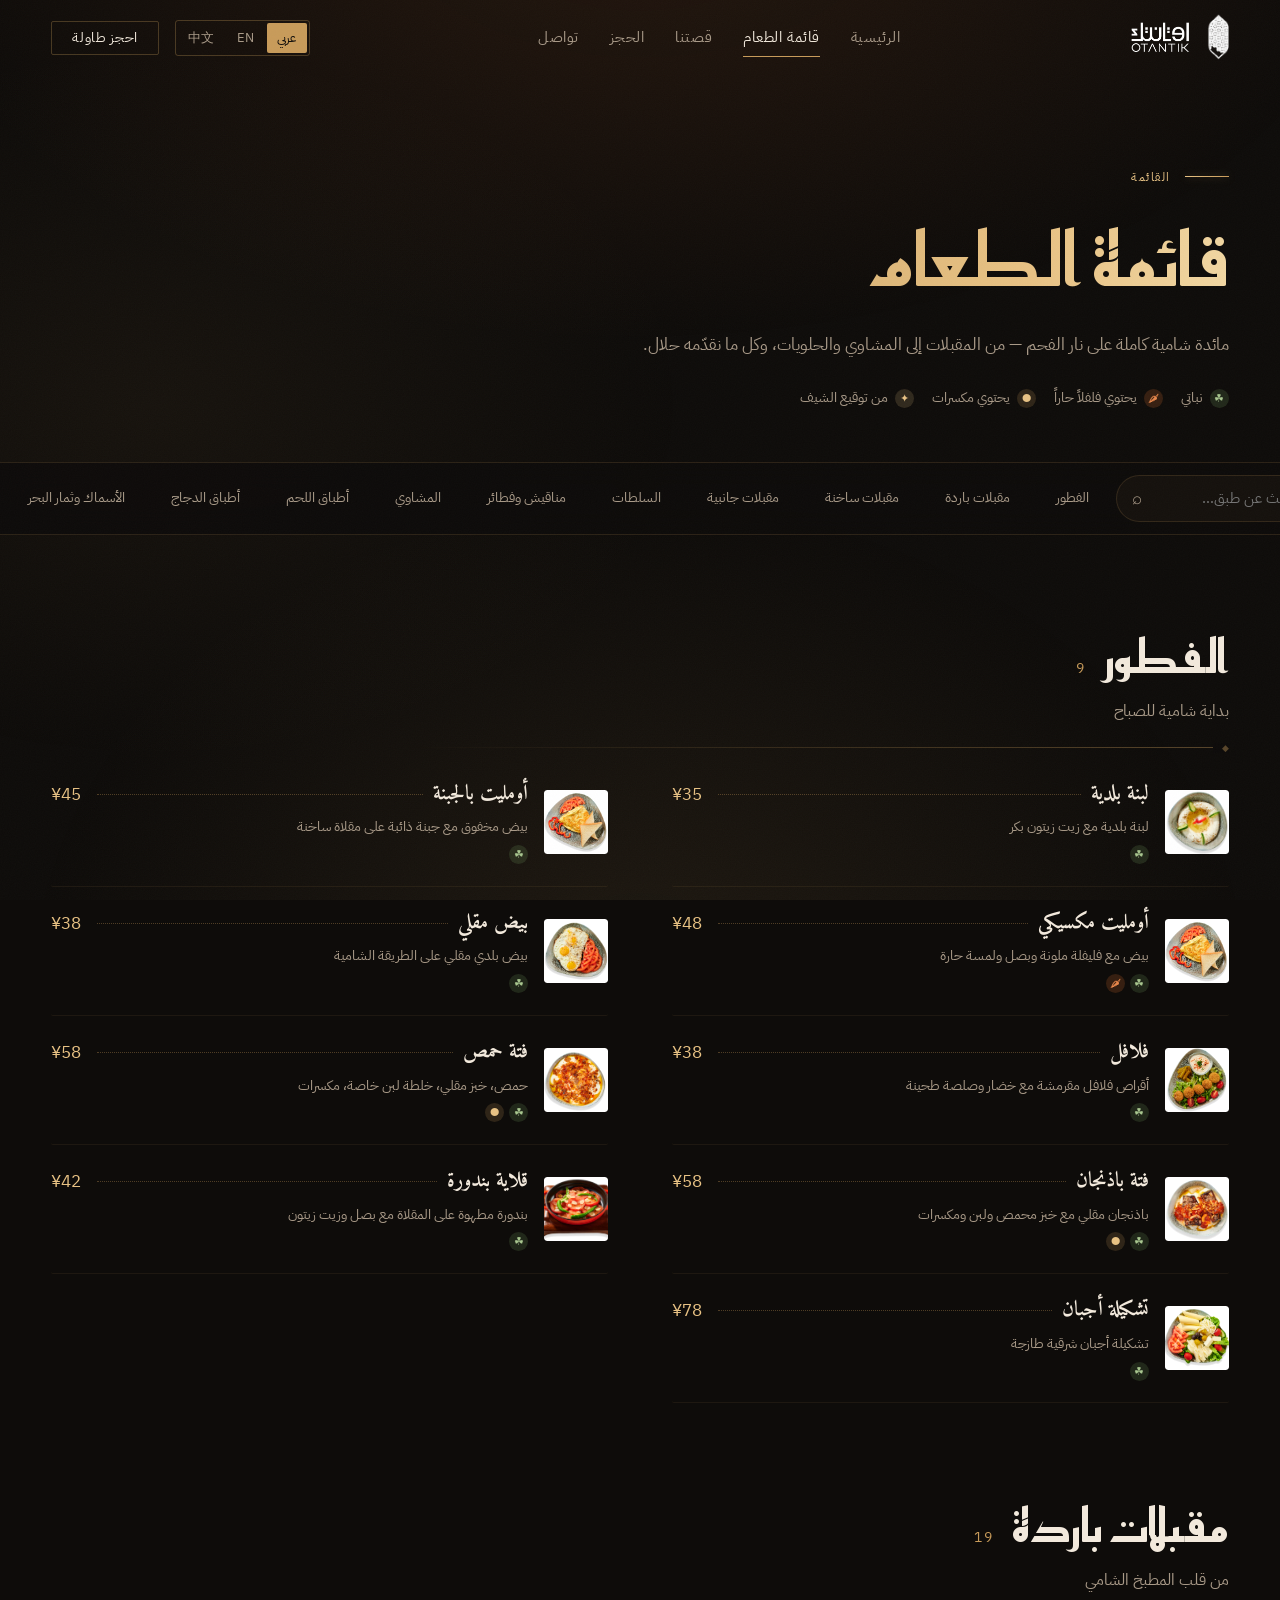
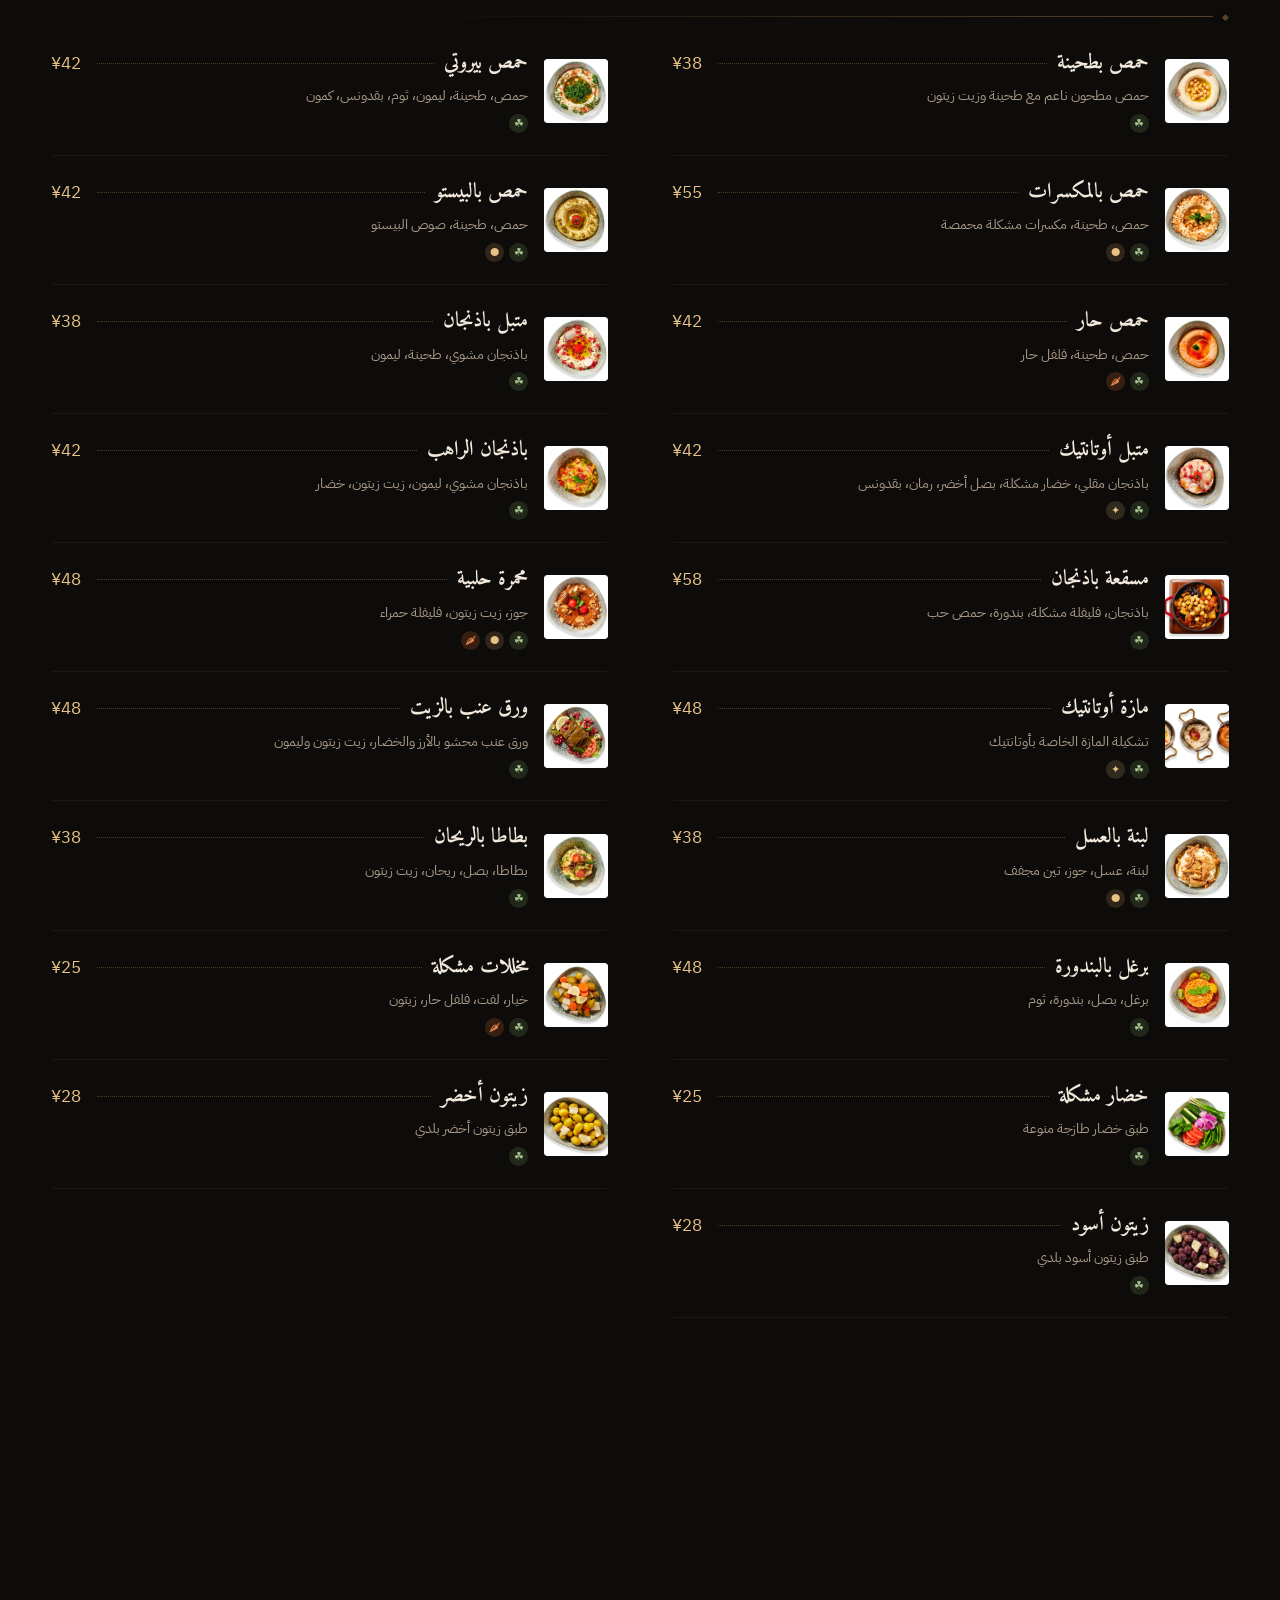
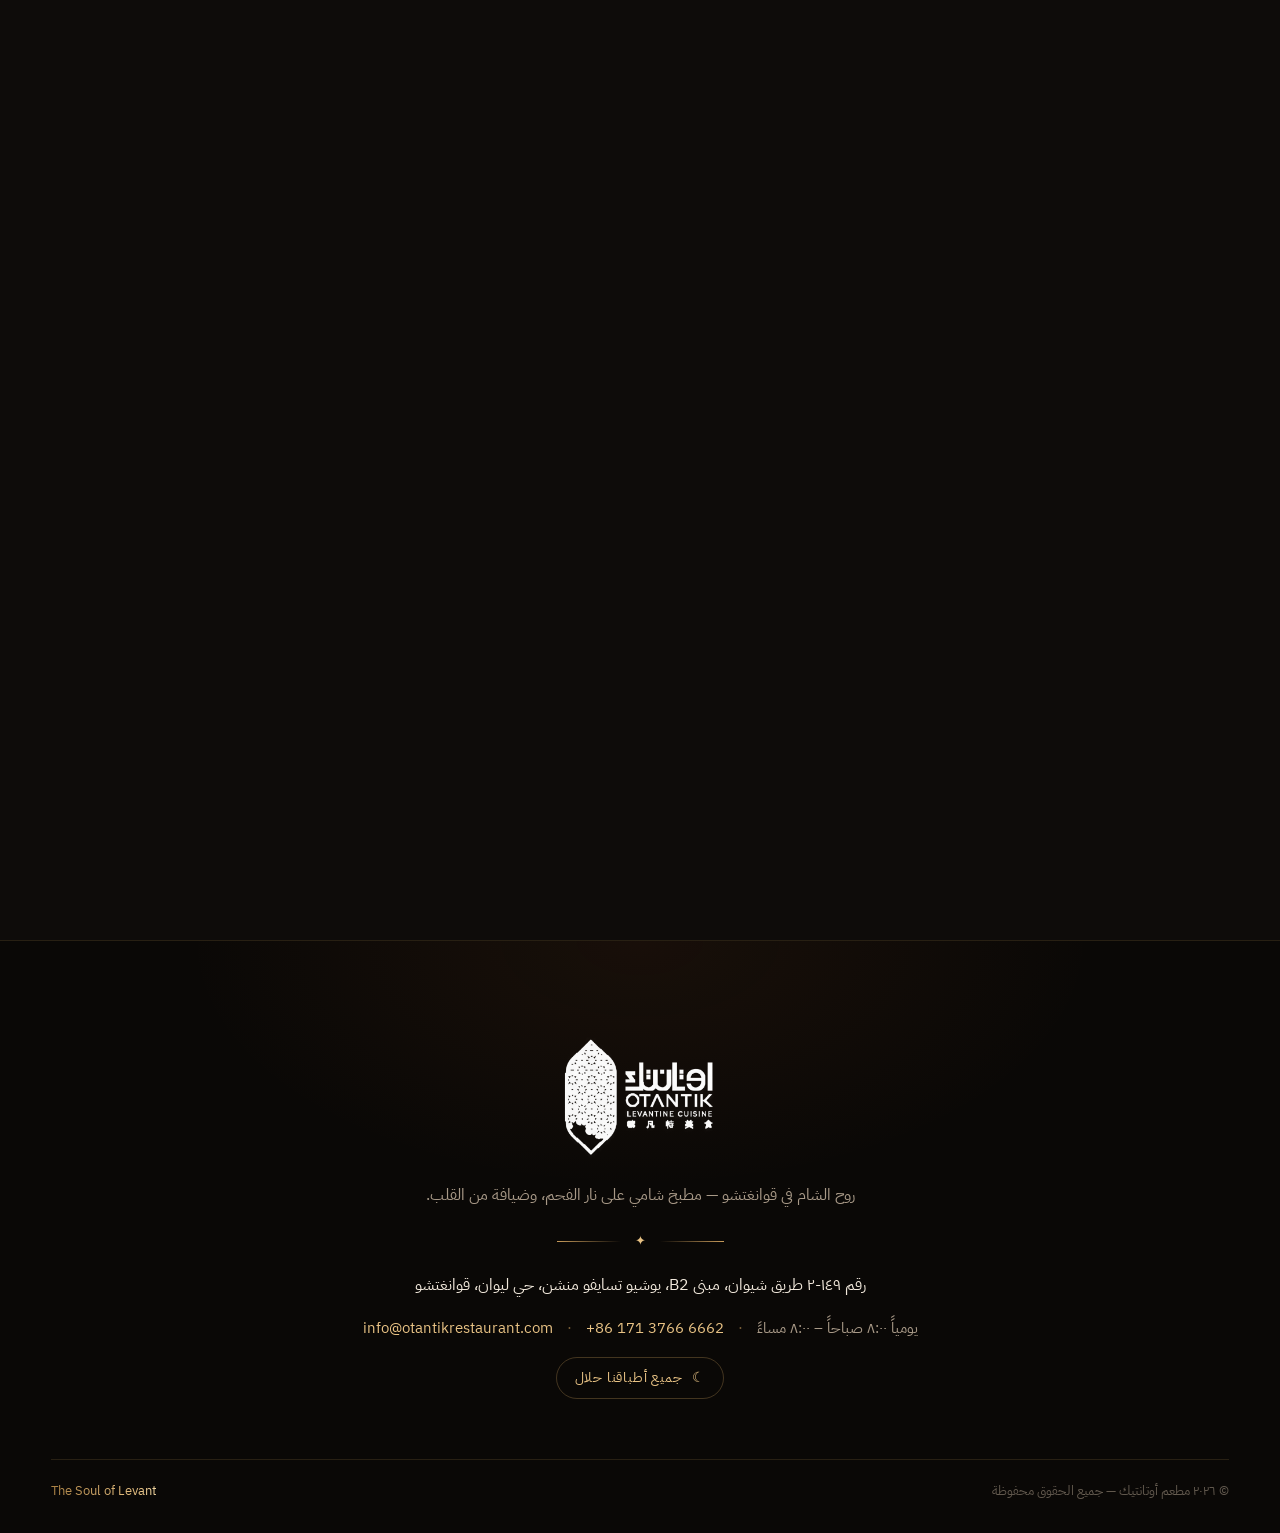
==== menu.html @ a54b8e9d "Initial commit: Otantik cinematic restaurant website Trilingual (Arabic-first RTL / EN / ZH) showcas" ====
<!DOCTYPE html>
<html lang="ar" dir="rtl">
<head>
<meta charset="UTF-8">
<meta name="viewport" content="width=device-width, initial-scale=1.0">
<title>قائمة الطعام — Otantik · The Soul of Levant</title>
<meta name="description" content="قائمة مطعم أوتانتيك — ١٨٣ طبقاً شامياً حلالاً في قوانغتشو. The full Otantik menu — 183 halal Levantine dishes.">
<meta property="og:title" content="The Menu — Otantik · Guangzhou">
<meta property="og:image" content="assets/img/poster-mezze.jpg">
<link rel="icon" type="image/png" href="assets/img/logo-mark.png">
<link rel="stylesheet" href="css/fonts.css">
<link rel="stylesheet" href="css/main.css">
</head>
<body data-page="menu">

<div id="progress"></div>

<header class="site-header scrolled">
  <div class="header-inner">
    <a class="brand" href="index.html" aria-label="Otantik">
      <img class="mark" src="assets/img/logo-mark.png" alt="">
      <img class="word" src="assets/img/logo.png" alt="Otantik Restaurant">
    </a>
    <nav class="main-nav" aria-label="Main">
      <a href="index.html" data-i18n="nav.home"></a>
      <a href="menu.html" class="active" data-i18n="nav.menu"></a>
      <a href="index.html#story" data-i18n="nav.story"></a>
      <a href="index.html#reserve" data-i18n="nav.reserve"></a>
      <a href="index.html#contact" data-i18n="nav.contact"></a>
    </nav>
    <div class="header-actions">
      <div class="lang-switch" role="group" aria-label="Language">
        <button data-lang="ar">عربي</button>
        <button data-lang="en">EN</button>
        <button data-lang="zh">中文</button>
      </div>
      <a class="btn btn-ghost btn-sm" href="index.html#reserve" data-i18n="cta.reserve"></a>
      <button class="burger" aria-label="Menu"><span></span><span></span><span></span></button>
    </div>
  </div>
</header>

<div class="mobile-nav">
  <button class="close-nav" aria-label="Close">✕</button>
  <a href="index.html" data-i18n="nav.home"></a>
  <a href="menu.html" data-i18n="nav.menu"></a>
  <a href="index.html#story" data-i18n="nav.story"></a>
  <a href="index.html#contact" data-i18n="nav.contact"></a>
  <a class="btn btn-solid" href="index.html#reserve" data-i18n="cta.reserve"></a>
</div>

<!-- ================= MENU HERO ================= -->
<section class="menu-hero">
  <div class="wrap">
    <p class="eyebrow" data-i18n="cats.eyebrow"></p>
    <h1 class="h1 gold-text" data-i18n="menu.title"></h1>
    <p class="lead" data-i18n="menu.sub"></p>
    <div class="menu-meta">
      <div class="legend">
        <span><span class="tag-ico tag-veg">☘</span><em data-i18n="legend.veg" style="font-style:normal"></em></span>
        <span><span class="tag-ico tag-spicy">🌶</span><em data-i18n="legend.spicy" style="font-style:normal"></em></span>
        <span><span class="tag-ico tag-nuts">●</span><em data-i18n="legend.nuts" style="font-style:normal"></em></span>
        <span><span class="tag-ico tag-sig">✦</span><em data-i18n="legend.sig" style="font-style:normal"></em></span>
      </div>
    </div>
  </div>
</section>

<!-- ================= CATEGORY RAIL ================= -->
<nav class="cat-rail" aria-label="Menu categories">
  <div class="rail-inner">
    <div class="menu-search">
      <input id="menu-search" type="search" data-i18n-ph="menu.search" data-i18n-aria="menu.search">
      <span class="s-ico">⌕</span>
    </div>
    <div class="chips" style="display:flex;gap:8px"></div>
  </div>
</nav>

<!-- ================= SECTIONS ================= -->
<main class="menu-body">
  <div id="menu-sections"></div>
  <p class="menu-empty" data-i18n="menu.empty"></p>
</main>

<!-- ================= LIGHTBOX ================= -->
<div class="lightbox" id="lightbox" role="dialog" aria-modal="true" aria-hidden="true">
  <div class="lb-card"></div>
</div>

<!-- ================= FOOTER ================= -->
<footer class="site-footer" id="contact">
  <div class="wrap foot-center">
    <img class="lockup" src="assets/img/logo-lockup.png" alt="Otantik — Levantine Cuisine">
    <p class="foot-tag" data-i18n="foot.tag"></p>
    <div class="foot-orn" aria-hidden="true"><span></span>✦<span></span></div>
    <p class="foot-addr" data-i18n="foot.addr"></p>
    <div class="foot-meta">
      <span data-i18n="foot.hours"></span>
      <span class="dot">·</span>
      <a href="tel:+8617137666662" dir="ltr">+86 171 3766 6662</a>
      <span class="dot">·</span>
      <a href="mailto:info@otantikrestaurant.com">info@otantikrestaurant.com</a>
    </div>
    <div class="halal-badge">☾ <span data-i18n="foot.halal"></span></div>
    <div class="footer-base">
      <span data-i18n="foot.rights"></span>
      <span class="gold-text" data-i18n="foot.soul"></span>
    </div>
  </div>
</footer>

<nav class="action-bar" aria-label="Quick actions">
  <div class="ab-inner">
    <a href="tel:+8617137666662">
      <svg viewBox="0 0 24 24" fill="none" stroke-width="1.8" stroke-linecap="round" stroke-linejoin="round" aria-hidden="true"><path d="M22 16.9v3a2 2 0 0 1-2.2 2 19.8 19.8 0 0 1-8.6-3.1 19.5 19.5 0 0 1-6-6A19.8 19.8 0 0 1 2.1 4.2 2 2 0 0 1 4.1 2h3a2 2 0 0 1 2 1.7c.1 1 .4 2 .7 2.9a2 2 0 0 1-.4 2.1L8.1 10a16 16 0 0 0 6 6l1.3-1.3a2 2 0 0 1 2.1-.4c.9.3 1.9.6 2.9.7a2 2 0 0 1 1.6 2z"/></svg>
      <span data-i18n="ab.call"></span>
    </a>
    <a class="ab-primary" href="index.html#reserve">
      <svg viewBox="0 0 24 24" fill="none" stroke-width="1.8" stroke-linecap="round" stroke-linejoin="round" aria-hidden="true"><rect x="3" y="4" width="18" height="18" rx="2"/><line x1="16" y1="2" x2="16" y2="6"/><line x1="8" y1="2" x2="8" y2="6"/><line x1="3" y1="10" x2="21" y2="10"/></svg>
      <span data-i18n="cta.reserve"></span>
    </a>
    <a class="on" href="menu.html">
      <svg viewBox="0 0 24 24" fill="none" stroke-width="1.8" stroke-linecap="round" stroke-linejoin="round" aria-hidden="true"><path d="M3 6h18"/><path d="M3 12h18"/><path d="M3 18h12"/></svg>
      <span data-i18n="nav.menu"></span>
    </a>
  </div>
</nav>

<script src="js/vendor/gsap.min.js"></script>
<script src="js/vendor/ScrollTrigger.min.js"></script>
<script src="js/vendor/lenis.min.js"></script>
<script src="js/menu-data.js"></script>
<script src="js/main.js"></script>
<script src="js/menu.js"></script>
</body>
</html>
---- css/fonts.css ----
/* arabic */
@font-face {
  font-family: 'Amiri';
  font-style: italic;
  font-weight: 400;
  font-display: swap;
  src: url(../assets/fonts/amiri-J7afnpd8CGxBHpUrhLQY66NL.woff2) format('woff2');
  unicode-range: U+0600-06FF, U+0750-077F, U+0870-088E, U+0890-0891, U+0897-08E1, U+08E3-08FF, U+200C-200E, U+2010-2011, U+204F, U+2E41, U+FB50-FDFF, U+FE70-FE74, U+FE76-FEFC, U+102E0-102FB, U+10E60-10E7E, U+10EC2-10EC4, U+10EFC-10EFF, U+1EE00-1EE03, U+1EE05-1EE1F, U+1EE21-1EE22, U+1EE24, U+1EE27, U+1EE29-1EE32, U+1EE34-1EE37, U+1EE39, U+1EE3B, U+1EE42, U+1EE47, U+1EE49, U+1EE4B, U+1EE4D-1EE4F, U+1EE51-1EE52, U+1EE54, U+1EE57, U+1EE59, U+1EE5B, U+1EE5D, U+1EE5F, U+1EE61-1EE62, U+1EE64, U+1EE67-1EE6A, U+1EE6C-1EE72, U+1EE74-1EE77, U+1EE79-1EE7C, U+1EE7E, U+1EE80-1EE89, U+1EE8B-1EE9B, U+1EEA1-1EEA3, U+1EEA5-1EEA9, U+1EEAB-1EEBB, U+1EEF0-1EEF1;
}
/* latin-ext */
@font-face {
  font-family: 'Amiri';
  font-style: italic;
  font-weight: 400;
  font-display: swap;
  src: url(../assets/fonts/amiri-J7afnpd8CGxBHpUrhL8Y66NL.woff2) format('woff2');
  unicode-range: U+0100-02BA, U+02BD-02C5, U+02C7-02CC, U+02CE-02D7, U+02DD-02FF, U+0304, U+0308, U+0329, U+1D00-1DBF, U+1E00-1E9F, U+1EF2-1EFF, U+2020, U+20A0-20AB, U+20AD-20C0, U+2113, U+2C60-2C7F, U+A720-A7FF;
}
/* latin */
@font-face {
  font-family: 'Amiri';
  font-style: italic;
  font-weight: 400;
  font-display: swap;
  src: url(../assets/fonts/amiri-J7afnpd8CGxBHpUrhLEY6w.woff2) format('woff2');
  unicode-range: U+0000-00FF, U+0131, U+0152-0153, U+02BB-02BC, U+02C6, U+02DA, U+02DC, U+0304, U+0308, U+0329, U+2000-206F, U+20AC, U+2122, U+2191, U+2193, U+2212, U+2215, U+FEFF, U+FFFD;
}
/* arabic */
@font-face {
  font-family: 'Amiri';
  font-style: normal;
  font-weight: 400;
  font-display: swap;
  src: url(../assets/fonts/amiri-J7aRnpd8CGxBHpUrtLMA7w.woff2) format('woff2');
  unicode-range: U+0600-06FF, U+0750-077F, U+0870-088E, U+0890-0891, U+0897-08E1, U+08E3-08FF, U+200C-200E, U+2010-2011, U+204F, U+2E41, U+FB50-FDFF, U+FE70-FE74, U+FE76-FEFC, U+102E0-102FB, U+10E60-10E7E, U+10EC2-10EC4, U+10EFC-10EFF, U+1EE00-1EE03, U+1EE05-1EE1F, U+1EE21-1EE22, U+1EE24, U+1EE27, U+1EE29-1EE32, U+1EE34-1EE37, U+1EE39, U+1EE3B, U+1EE42, U+1EE47, U+1EE49, U+1EE4B, U+1EE4D-1EE4F, U+1EE51-1EE52, U+1EE54, U+1EE57, U+1EE59, U+1EE5B, U+1EE5D, U+1EE5F, U+1EE61-1EE62, U+1EE64, U+1EE67-1EE6A, U+1EE6C-1EE72, U+1EE74-1EE77, U+1EE79-1EE7C, U+1EE7E, U+1EE80-1EE89, U+1EE8B-1EE9B, U+1EEA1-1EEA3, U+1EEA5-1EEA9, U+1EEAB-1EEBB, U+1EEF0-1EEF1;
}
/* latin-ext */
@font-face {
  font-family: 'Amiri';
  font-style: normal;
  font-weight: 400;
  font-display: swap;
  src: url(../assets/fonts/amiri-J7aRnpd8CGxBHpUgtLMA7w.woff2) format('woff2');
  unicode-range: U+0100-02BA, U+02BD-02C5, U+02C7-02CC, U+02CE-02D7, U+02DD-02FF, U+0304, U+0308, U+0329, U+1D00-1DBF, U+1E00-1E9F, U+1EF2-1EFF, U+2020, U+20A0-20AB, U+20AD-20C0, U+2113, U+2C60-2C7F, U+A720-A7FF;
}
/* latin */
@font-face {
  font-family: 'Amiri';
  font-style: normal;
  font-weight: 400;
  font-display: swap;
  src: url(../assets/fonts/amiri-J7aRnpd8CGxBHpUutLM.woff2) format('woff2');
  unicode-range: U+0000-00FF, U+0131, U+0152-0153, U+02BB-02BC, U+02C6, U+02DA, U+02DC, U+0304, U+0308, U+0329, U+2000-206F, U+20AC, U+2122, U+2191, U+2193, U+2212, U+2215, U+FEFF, U+FFFD;
}
/* arabic */
@font-face {
  font-family: 'Amiri';
  font-style: normal;
  font-weight: 700;
  font-display: swap;
  src: url(../assets/fonts/amiri-J7acnpd8CGxBHp2VkaY6zp5yGw.woff2) format('woff2');
  unicode-range: U+0600-06FF, U+0750-077F, U+0870-088E, U+0890-0891, U+0897-08E1, U+08E3-08FF, U+200C-200E, U+2010-2011, U+204F, U+2E41, U+FB50-FDFF, U+FE70-FE74, U+FE76-FEFC, U+102E0-102FB, U+10E60-10E7E, U+10EC2-10EC4, U+10EFC-10EFF, U+1EE00-1EE03, U+1EE05-1EE1F, U+1EE21-1EE22, U+1EE24, U+1EE27, U+1EE29-1EE32, U+1EE34-1EE37, U+1EE39, U+1EE3B, U+1EE42, U+1EE47, U+1EE49, U+1EE4B, U+1EE4D-1EE4F, U+1EE51-1EE52, U+1EE54, U+1EE57, U+1EE59, U+1EE5B, U+1EE5D, U+1EE5F, U+1EE61-1EE62, U+1EE64, U+1EE67-1EE6A, U+1EE6C-1EE72, U+1EE74-1EE77, U+1EE79-1EE7C, U+1EE7E, U+1EE80-1EE89, U+1EE8B-1EE9B, U+1EEA1-1EEA3, U+1EEA5-1EEA9, U+1EEAB-1EEBB, U+1EEF0-1EEF1;
}
/* latin-ext */
@font-face {
  font-family: 'Amiri';
  font-style: normal;
  font-weight: 700;
  font-display: swap;
  src: url(../assets/fonts/amiri-J7acnpd8CGxBHp2VkaYxzp5yGw.woff2) format('woff2');
  unicode-range: U+0100-02BA, U+02BD-02C5, U+02C7-02CC, U+02CE-02D7, U+02DD-02FF, U+0304, U+0308, U+0329, U+1D00-1DBF, U+1E00-1E9F, U+1EF2-1EFF, U+2020, U+20A0-20AB, U+20AD-20C0, U+2113, U+2C60-2C7F, U+A720-A7FF;
}
/* latin */
@font-face {
  font-family: 'Amiri';
  font-style: normal;
  font-weight: 700;
  font-display: swap;
  src: url(../assets/fonts/amiri-J7acnpd8CGxBHp2VkaY_zp4.woff2) format('woff2');
  unicode-range: U+0000-00FF, U+0131, U+0152-0153, U+02BB-02BC, U+02C6, U+02DA, U+02DC, U+0304, U+0308, U+0329, U+2000-206F, U+20AC, U+2122, U+2191, U+2193, U+2212, U+2215, U+FEFF, U+FFFD;
}
/* cyrillic-ext */
@font-face {
  font-family: 'Cormorant Garamond';
  font-style: italic;
  font-weight: 500;
  font-display: swap;
  src: url(../assets/fonts/cormorantgaramond-co3smX5slCNuHLi8bLeY9MK7whWMhyjYrGFEsdtdc62E6zd5wDD-hdM8Efs.woff2) format('woff2');
  unicode-range: U+0460-052F, U+1C80-1C8A, U+20B4, U+2DE0-2DFF, U+A640-A69F, U+FE2E-FE2F;
}
/* cyrillic */
@font-face {
  font-family: 'Cormorant Garamond';
  font-style: italic;
  font-weight: 500;
  font-display: swap;
  src: url(../assets/fonts/cormorantgaramond-co3smX5slCNuHLi8bLeY9MK7whWMhyjYrGFEsdtdc62E6zd5wDD-jNM8Efs.woff2) format('woff2');
  unicode-range: U+0301, U+0400-045F, U+0490-0491, U+04B0-04B1, U+2116;
}
/* vietnamese */
@font-face {
  font-family: 'Cormorant Garamond';
  font-style: italic;
  font-weight: 500;
  font-display: swap;
  src: url(../assets/fonts/cormorantgaramond-co3smX5slCNuHLi8bLeY9MK7whWMhyjYrGFEsdtdc62E6zd5wDD-h9M8Efs.woff2) format('woff2');
  unicode-range: U+0102-0103, U+0110-0111, U+0128-0129, U+0168-0169, U+01A0-01A1, U+01AF-01B0, U+0300-0301, U+0303-0304, U+0308-0309, U+0323, U+0329, U+1EA0-1EF9, U+20AB;
}
/* latin-ext */
@font-face {
  font-family: 'Cormorant Garamond';
  font-style: italic;
  font-weight: 500;
  font-display: swap;
  src: url(../assets/fonts/cormorantgaramond-co3smX5slCNuHLi8bLeY9MK7whWMhyjYrGFEsdtdc62E6zd5wDD-htM8Efs.woff2) format('woff2');
  unicode-range: U+0100-02BA, U+02BD-02C5, U+02C7-02CC, U+02CE-02D7, U+02DD-02FF, U+0304, U+0308, U+0329, U+1D00-1DBF, U+1E00-1E9F, U+1EF2-1EFF, U+2020, U+20A0-20AB, U+20AD-20C0, U+2113, U+2C60-2C7F, U+A720-A7FF;
}
/* latin */
@font-face {
  font-family: 'Cormorant Garamond';
  font-style: italic;
  font-weight: 500;
  font-display: swap;
  src: url(../assets/fonts/cormorantgaramond-co3smX5slCNuHLi8bLeY9MK7whWMhyjYrGFEsdtdc62E6zd5wDD-iNM8.woff2) format('woff2');
  unicode-range: U+0000-00FF, U+0131, U+0152-0153, U+02BB-02BC, U+02C6, U+02DA, U+02DC, U+0304, U+0308, U+0329, U+2000-206F, U+20AC, U+2122, U+2191, U+2193, U+2212, U+2215, U+FEFF, U+FFFD;
}
/* cyrillic-ext */
@font-face {
  font-family: 'Cormorant Garamond';
  font-style: normal;
  font-weight: 500;
  font-display: swap;
  src: url(../assets/fonts/cormorantgaramond-co3bmX5slCNuHLi8bLeY9MK7whWMhyjYpHtKgS4.woff2) format('woff2');
  unicode-range: U+0460-052F, U+1C80-1C8A, U+20B4, U+2DE0-2DFF, U+A640-A69F, U+FE2E-FE2F;
}
/* cyrillic */
@font-face {
  font-family: 'Cormorant Garamond';
  font-style: normal;
  font-weight: 500;
  font-display: swap;
  src: url(../assets/fonts/cormorantgaramond-co3bmX5slCNuHLi8bLeY9MK7whWMhyjYrXtKgS4.woff2) format('woff2');
  unicode-range: U+0301, U+0400-045F, U+0490-0491, U+04B0-04B1, U+2116;
}
/* vietnamese */
@font-face {
  font-family: 'Cormorant Garamond';
  font-style: normal;
  font-weight: 500;
  font-display: swap;
  src: url(../assets/fonts/cormorantgaramond-co3bmX5slCNuHLi8bLeY9MK7whWMhyjYpntKgS4.woff2) format('woff2');
  unicode-range: U+0102-0103, U+0110-0111, U+0128-0129, U+0168-0169, U+01A0-01A1, U+01AF-01B0, U+0300-0301, U+0303-0304, U+0308-0309, U+0323, U+0329, U+1EA0-1EF9, U+20AB;
}
/* latin-ext */
@font-face {
  font-family: 'Cormorant Garamond';
  font-style: normal;
  font-weight: 500;
  font-display: swap;
  src: url(../assets/fonts/cormorantgaramond-co3bmX5slCNuHLi8bLeY9MK7whWMhyjYp3tKgS4.woff2) format('woff2');
  unicode-range: U+0100-02BA, U+02BD-02C5, U+02C7-02CC, U+02CE-02D7, U+02DD-02FF, U+0304, U+0308, U+0329, U+1D00-1DBF, U+1E00-1E9F, U+1EF2-1EFF, U+2020, U+20A0-20AB, U+20AD-20C0, U+2113, U+2C60-2C7F, U+A720-A7FF;
}
/* latin */
@font-face {
  font-family: 'Cormorant Garamond';
  font-style: normal;
  font-weight: 500;
  font-display: swap;
  src: url(../assets/fonts/cormorantgaramond-co3bmX5slCNuHLi8bLeY9MK7whWMhyjYqXtK.woff2) format('woff2');
  unicode-range: U+0000-00FF, U+0131, U+0152-0153, U+02BB-02BC, U+02C6, U+02DA, U+02DC, U+0304, U+0308, U+0329, U+2000-206F, U+20AC, U+2122, U+2191, U+2193, U+2212, U+2215, U+FEFF, U+FFFD;
}
/* cyrillic-ext */
@font-face {
  font-family: 'Cormorant Garamond';
  font-style: normal;
  font-weight: 600;
  font-display: swap;
  src: url(../assets/fonts/cormorantgaramond-co3bmX5slCNuHLi8bLeY9MK7whWMhyjYpHtKgS4.woff2) format('woff2');
  unicode-range: U+0460-052F, U+1C80-1C8A, U+20B4, U+2DE0-2DFF, U+A640-A69F, U+FE2E-FE2F;
}
/* cyrillic */
@font-face {
  font-family: 'Cormorant Garamond';
  font-style: normal;
  font-weight: 600;
  font-display: swap;
  src: url(../assets/fonts/cormorantgaramond-co3bmX5slCNuHLi8bLeY9MK7whWMhyjYrXtKgS4.woff2) format('woff2');
  unicode-range: U+0301, U+0400-045F, U+0490-0491, U+04B0-04B1, U+2116;
}
/* vietnamese */
@font-face {
  font-family: 'Cormorant Garamond';
  font-style: normal;
  font-weight: 600;
  font-display: swap;
  src: url(../assets/fonts/cormorantgaramond-co3bmX5slCNuHLi8bLeY9MK7whWMhyjYpntKgS4.woff2) format('woff2');
  unicode-range: U+0102-0103, U+0110-0111, U+0128-0129, U+0168-0169, U+01A0-01A1, U+01AF-01B0, U+0300-0301, U+0303-0304, U+0308-0309, U+0323, U+0329, U+1EA0-1EF9, U+20AB;
}
/* latin-ext */
@font-face {
  font-family: 'Cormorant Garamond';
  font-style: normal;
  font-weight: 600;
  font-display: swap;
  src: url(../assets/fonts/cormorantgaramond-co3bmX5slCNuHLi8bLeY9MK7whWMhyjYp3tKgS4.woff2) format('woff2');
  unicode-range: U+0100-02BA, U+02BD-02C5, U+02C7-02CC, U+02CE-02D7, U+02DD-02FF, U+0304, U+0308, U+0329, U+1D00-1DBF, U+1E00-1E9F, U+1EF2-1EFF, U+2020, U+20A0-20AB, U+20AD-20C0, U+2113, U+2C60-2C7F, U+A720-A7FF;
}
/* latin */
@font-face {
  font-family: 'Cormorant Garamond';
  font-style: normal;
  font-weight: 600;
  font-display: swap;
  src: url(../assets/fonts/cormorantgaramond-co3bmX5slCNuHLi8bLeY9MK7whWMhyjYqXtK.woff2) format('woff2');
  unicode-range: U+0000-00FF, U+0131, U+0152-0153, U+02BB-02BC, U+02C6, U+02DA, U+02DC, U+0304, U+0308, U+0329, U+2000-206F, U+20AC, U+2122, U+2191, U+2193, U+2212, U+2215, U+FEFF, U+FFFD;
}
/* cyrillic-ext */
@font-face {
  font-family: 'Cormorant Garamond';
  font-style: normal;
  font-weight: 700;
  font-display: swap;
  src: url(../assets/fonts/cormorantgaramond-co3bmX5slCNuHLi8bLeY9MK7whWMhyjYpHtKgS4.woff2) format('woff2');
  unicode-range: U+0460-052F, U+1C80-1C8A, U+20B4, U+2DE0-2DFF, U+A640-A69F, U+FE2E-FE2F;
}
/* cyrillic */
@font-face {
  font-family: 'Cormorant Garamond';
  font-style: normal;
  font-weight: 700;
  font-display: swap;
  src: url(../assets/fonts/cormorantgaramond-co3bmX5slCNuHLi8bLeY9MK7whWMhyjYrXtKgS4.woff2) format('woff2');
  unicode-range: U+0301, U+0400-045F, U+0490-0491, U+04B0-04B1, U+2116;
}
/* vietnamese */
@font-face {
  font-family: 'Cormorant Garamond';
  font-style: normal;
  font-weight: 700;
  font-display: swap;
  src: url(../assets/fonts/cormorantgaramond-co3bmX5slCNuHLi8bLeY9MK7whWMhyjYpntKgS4.woff2) format('woff2');
  unicode-range: U+0102-0103, U+0110-0111, U+0128-0129, U+0168-0169, U+01A0-01A1, U+01AF-01B0, U+0300-0301, U+0303-0304, U+0308-0309, U+0323, U+0329, U+1EA0-1EF9, U+20AB;
}
/* latin-ext */
@font-face {
  font-family: 'Cormorant Garamond';
  font-style: normal;
  font-weight: 700;
  font-display: swap;
  src: url(../assets/fonts/cormorantgaramond-co3bmX5slCNuHLi8bLeY9MK7whWMhyjYp3tKgS4.woff2) format('woff2');
  unicode-range: U+0100-02BA, U+02BD-02C5, U+02C7-02CC, U+02CE-02D7, U+02DD-02FF, U+0304, U+0308, U+0329, U+1D00-1DBF, U+1E00-1E9F, U+1EF2-1EFF, U+2020, U+20A0-20AB, U+20AD-20C0, U+2113, U+2C60-2C7F, U+A720-A7FF;
}
/* latin */
@font-face {
  font-family: 'Cormorant Garamond';
  font-style: normal;
  font-weight: 700;
  font-display: swap;
  src: url(../assets/fonts/cormorantgaramond-co3bmX5slCNuHLi8bLeY9MK7whWMhyjYqXtK.woff2) format('woff2');
  unicode-range: U+0000-00FF, U+0131, U+0152-0153, U+02BB-02BC, U+02C6, U+02DA, U+02DC, U+0304, U+0308, U+0329, U+2000-206F, U+20AC, U+2122, U+2191, U+2193, U+2212, U+2215, U+FEFF, U+FFFD;
}
/* arabic */
@font-face {
  font-family: 'IBM Plex Sans Arabic';
  font-style: normal;
  font-weight: 400;
  font-display: swap;
  src: url(../assets/fonts/ibmplexsansarabic-Qw3CZRtWPQCuHme67tEYUIx3Kh0PHR9N6Ys43PWrfQ.woff2) format('woff2');
  unicode-range: U+0600-06FF, U+0750-077F, U+0870-088E, U+0890-0891, U+0897-08E1, U+08E3-08FF, U+200C-200E, U+2010-2011, U+204F, U+2E41, U+FB50-FDFF, U+FE70-FE74, U+FE76-FEFC, U+102E0-102FB, U+10E60-10E7E, U+10EC2-10EC4, U+10EFC-10EFF, U+1EE00-1EE03, U+1EE05-1EE1F, U+1EE21-1EE22, U+1EE24, U+1EE27, U+1EE29-1EE32, U+1EE34-1EE37, U+1EE39, U+1EE3B, U+1EE42, U+1EE47, U+1EE49, U+1EE4B, U+1EE4D-1EE4F, U+1EE51-1EE52, U+1EE54, U+1EE57, U+1EE59, U+1EE5B, U+1EE5D, U+1EE5F, U+1EE61-1EE62, U+1EE64, U+1EE67-1EE6A, U+1EE6C-1EE72, U+1EE74-1EE77, U+1EE79-1EE7C, U+1EE7E, U+1EE80-1EE89, U+1EE8B-1EE9B, U+1EEA1-1EEA3, U+1EEA5-1EEA9, U+1EEAB-1EEBB, U+1EEF0-1EEF1;
}
/* cyrillic-ext */
@font-face {
  font-family: 'IBM Plex Sans Arabic';
  font-style: normal;
  font-weight: 400;
  font-display: swap;
  src: url(../assets/fonts/ibmplexsansarabic-Qw3CZRtWPQCuHme67tEYUIx3Kh0PHR9N6Ysw3PWrfQ.woff2) format('woff2');
  unicode-range: U+0460-052F, U+1C80-1C8A, U+20B4, U+2DE0-2DFF, U+A640-A69F, U+FE2E-FE2F;
}
/* latin-ext */
@font-face {
  font-family: 'IBM Plex Sans Arabic';
  font-style: normal;
  font-weight: 400;
  font-display: swap;
  src: url(../assets/fonts/ibmplexsansarabic-Qw3CZRtWPQCuHme67tEYUIx3Kh0PHR9N6Ysz3PWrfQ.woff2) format('woff2');
  unicode-range: U+0100-02BA, U+02BD-02C5, U+02C7-02CC, U+02CE-02D7, U+02DD-02FF, U+0304, U+0308, U+0329, U+1D00-1DBF, U+1E00-1E9F, U+1EF2-1EFF, U+2020, U+20A0-20AB, U+20AD-20C0, U+2113, U+2C60-2C7F, U+A720-A7FF;
}
/* latin */
@font-face {
  font-family: 'IBM Plex Sans Arabic';
  font-style: normal;
  font-weight: 400;
  font-display: swap;
  src: url(../assets/fonts/ibmplexsansarabic-Qw3CZRtWPQCuHme67tEYUIx3Kh0PHR9N6Ys93PU.woff2) format('woff2');
  unicode-range: U+0000-00FF, U+0131, U+0152-0153, U+02BB-02BC, U+02C6, U+02DA, U+02DC, U+0304, U+0308, U+0329, U+2000-206F, U+20AC, U+2122, U+2191, U+2193, U+2212, U+2215, U+FEFF, U+FFFD;
}
/* arabic */
@font-face {
  font-family: 'IBM Plex Sans Arabic';
  font-style: normal;
  font-weight: 500;
  font-display: swap;
  src: url(../assets/fonts/ibmplexsansarabic-Qw3NZRtWPQCuHme67tEYUIx3Kh0PHR9N6YPO_-CRXMR5Kw.woff2) format('woff2');
  unicode-range: U+0600-06FF, U+0750-077F, U+0870-088E, U+0890-0891, U+0897-08E1, U+08E3-08FF, U+200C-200E, U+2010-2011, U+204F, U+2E41, U+FB50-FDFF, U+FE70-FE74, U+FE76-FEFC, U+102E0-102FB, U+10E60-10E7E, U+10EC2-10EC4, U+10EFC-10EFF, U+1EE00-1EE03, U+1EE05-1EE1F, U+1EE21-1EE22, U+1EE24, U+1EE27, U+1EE29-1EE32, U+1EE34-1EE37, U+1EE39, U+1EE3B, U+1EE42, U+1EE47, U+1EE49, U+1EE4B, U+1EE4D-1EE4F, U+1EE51-1EE52, U+1EE54, U+1EE57, U+1EE59, U+1EE5B, U+1EE5D, U+1EE5F, U+1EE61-1EE62, U+1EE64, U+1EE67-1EE6A, U+1EE6C-1EE72, U+1EE74-1EE77, U+1EE79-1EE7C, U+1EE7E, U+1EE80-1EE89, U+1EE8B-1EE9B, U+1EEA1-1EEA3, U+1EEA5-1EEA9, U+1EEAB-1EEBB, U+1EEF0-1EEF1;
}
/* cyrillic-ext */
@font-face {
  font-family: 'IBM Plex Sans Arabic';
  font-style: normal;
  font-weight: 500;
  font-display: swap;
  src: url(../assets/fonts/ibmplexsansarabic-Qw3NZRtWPQCuHme67tEYUIx3Kh0PHR9N6YPO_-CZXMR5Kw.woff2) format('woff2');
  unicode-range: U+0460-052F, U+1C80-1C8A, U+20B4, U+2DE0-2DFF, U+A640-A69F, U+FE2E-FE2F;
}
/* latin-ext */
@font-face {
  font-family: 'IBM Plex Sans Arabic';
  font-style: normal;
  font-weight: 500;
  font-display: swap;
  src: url(../assets/fonts/ibmplexsansarabic-Qw3NZRtWPQCuHme67tEYUIx3Kh0PHR9N6YPO_-CaXMR5Kw.woff2) format('woff2');
  unicode-range: U+0100-02BA, U+02BD-02C5, U+02C7-02CC, U+02CE-02D7, U+02DD-02FF, U+0304, U+0308, U+0329, U+1D00-1DBF, U+1E00-1E9F, U+1EF2-1EFF, U+2020, U+20A0-20AB, U+20AD-20C0, U+2113, U+2C60-2C7F, U+A720-A7FF;
}
/* latin */
@font-face {
  font-family: 'IBM Plex Sans Arabic';
  font-style: normal;
  font-weight: 500;
  font-display: swap;
  src: url(../assets/fonts/ibmplexsansarabic-Qw3NZRtWPQCuHme67tEYUIx3Kh0PHR9N6YPO_-CUXMQ.woff2) format('woff2');
  unicode-range: U+0000-00FF, U+0131, U+0152-0153, U+02BB-02BC, U+02C6, U+02DA, U+02DC, U+0304, U+0308, U+0329, U+2000-206F, U+20AC, U+2122, U+2191, U+2193, U+2212, U+2215, U+FEFF, U+FFFD;
}
/* arabic */
@font-face {
  font-family: 'IBM Plex Sans Arabic';
  font-style: normal;
  font-weight: 600;
  font-display: swap;
  src: url(../assets/fonts/ibmplexsansarabic-Qw3NZRtWPQCuHme67tEYUIx3Kh0PHR9N6YPi-OCRXMR5Kw.woff2) format('woff2');
  unicode-range: U+0600-06FF, U+0750-077F, U+0870-088E, U+0890-0891, U+0897-08E1, U+08E3-08FF, U+200C-200E, U+2010-2011, U+204F, U+2E41, U+FB50-FDFF, U+FE70-FE74, U+FE76-FEFC, U+102E0-102FB, U+10E60-10E7E, U+10EC2-10EC4, U+10EFC-10EFF, U+1EE00-1EE03, U+1EE05-1EE1F, U+1EE21-1EE22, U+1EE24, U+1EE27, U+1EE29-1EE32, U+1EE34-1EE37, U+1EE39, U+1EE3B, U+1EE42, U+1EE47, U+1EE49, U+1EE4B, U+1EE4D-1EE4F, U+1EE51-1EE52, U+1EE54, U+1EE57, U+1EE59, U+1EE5B, U+1EE5D, U+1EE5F, U+1EE61-1EE62, U+1EE64, U+1EE67-1EE6A, U+1EE6C-1EE72, U+1EE74-1EE77, U+1EE79-1EE7C, U+1EE7E, U+1EE80-1EE89, U+1EE8B-1EE9B, U+1EEA1-1EEA3, U+1EEA5-1EEA9, U+1EEAB-1EEBB, U+1EEF0-1EEF1;
}
/* cyrillic-ext */
@font-face {
  font-family: 'IBM Plex Sans Arabic';
  font-style: normal;
  font-weight: 600;
  font-display: swap;
  src: url(../assets/fonts/ibmplexsansarabic-Qw3NZRtWPQCuHme67tEYUIx3Kh0PHR9N6YPi-OCZXMR5Kw.woff2) format('woff2');
  unicode-range: U+0460-052F, U+1C80-1C8A, U+20B4, U+2DE0-2DFF, U+A640-A69F, U+FE2E-FE2F;
}
/* latin-ext */
@font-face {
  font-family: 'IBM Plex Sans Arabic';
  font-style: normal;
  font-weight: 600;
  font-display: swap;
  src: url(../assets/fonts/ibmplexsansarabic-Qw3NZRtWPQCuHme67tEYUIx3Kh0PHR9N6YPi-OCaXMR5Kw.woff2) format('woff2');
  unicode-range: U+0100-02BA, U+02BD-02C5, U+02C7-02CC, U+02CE-02D7, U+02DD-02FF, U+0304, U+0308, U+0329, U+1D00-1DBF, U+1E00-1E9F, U+1EF2-1EFF, U+2020, U+20A0-20AB, U+20AD-20C0, U+2113, U+2C60-2C7F, U+A720-A7FF;
}
/* latin */
@font-face {
  font-family: 'IBM Plex Sans Arabic';
  font-style: normal;
  font-weight: 600;
  font-display: swap;
  src: url(../assets/fonts/ibmplexsansarabic-Qw3NZRtWPQCuHme67tEYUIx3Kh0PHR9N6YPi-OCUXMQ.woff2) format('woff2');
  unicode-range: U+0000-00FF, U+0131, U+0152-0153, U+02BB-02BC, U+02C6, U+02DA, U+02DC, U+0304, U+0308, U+0329, U+2000-206F, U+20AC, U+2122, U+2191, U+2193, U+2212, U+2215, U+FEFF, U+FFFD;
}
/* cyrillic-ext */
@font-face {
  font-family: 'Inter';
  font-style: normal;
  font-weight: 400;
  font-display: swap;
  src: url(../assets/fonts/inter-UcC73FwrK3iLTeHuS_nVMrMxCp50SjIa2JL7SUc.woff2) format('woff2');
  unicode-range: U+0460-052F, U+1C80-1C8A, U+20B4, U+2DE0-2DFF, U+A640-A69F, U+FE2E-FE2F;
}
/* cyrillic */
@font-face {
  font-family: 'Inter';
  font-style: normal;
  font-weight: 400;
  font-display: swap;
  src: url(../assets/fonts/inter-UcC73FwrK3iLTeHuS_nVMrMxCp50SjIa0ZL7SUc.woff2) format('woff2');
  unicode-range: U+0301, U+0400-045F, U+0490-0491, U+04B0-04B1, U+2116;
}
/* greek-ext */
@font-face {
  font-family: 'Inter';
  font-style: normal;
  font-weight: 400;
  font-display: swap;
  src: url(../assets/fonts/inter-UcC73FwrK3iLTeHuS_nVMrMxCp50SjIa2ZL7SUc.woff2) format('woff2');
  unicode-range: U+1F00-1FFF;
}
/* greek */
@font-face {
  font-family: 'Inter';
  font-style: normal;
  font-weight: 400;
  font-display: swap;
  src: url(../assets/fonts/inter-UcC73FwrK3iLTeHuS_nVMrMxCp50SjIa1pL7SUc.woff2) format('woff2');
  unicode-range: U+0370-0377, U+037A-037F, U+0384-038A, U+038C, U+038E-03A1, U+03A3-03FF;
}
/* vietnamese */
@font-face {
  font-family: 'Inter';
  font-style: normal;
  font-weight: 400;
  font-display: swap;
  src: url(../assets/fonts/inter-UcC73FwrK3iLTeHuS_nVMrMxCp50SjIa2pL7SUc.woff2) format('woff2');
  unicode-range: U+0102-0103, U+0110-0111, U+0128-0129, U+0168-0169, U+01A0-01A1, U+01AF-01B0, U+0300-0301, U+0303-0304, U+0308-0309, U+0323, U+0329, U+1EA0-1EF9, U+20AB;
}
/* latin-ext */
@font-face {
  font-family: 'Inter';
  font-style: normal;
  font-weight: 400;
  font-display: swap;
  src: url(../assets/fonts/inter-UcC73FwrK3iLTeHuS_nVMrMxCp50SjIa25L7SUc.woff2) format('woff2');
  unicode-range: U+0100-02BA, U+02BD-02C5, U+02C7-02CC, U+02CE-02D7, U+02DD-02FF, U+0304, U+0308, U+0329, U+1D00-1DBF, U+1E00-1E9F, U+1EF2-1EFF, U+2020, U+20A0-20AB, U+20AD-20C0, U+2113, U+2C60-2C7F, U+A720-A7FF;
}
/* latin */
@font-face {
  font-family: 'Inter';
  font-style: normal;
  font-weight: 400;
  font-display: swap;
  src: url(../assets/fonts/inter-UcC73FwrK3iLTeHuS_nVMrMxCp50SjIa1ZL7.woff2) format('woff2');
  unicode-range: U+0000-00FF, U+0131, U+0152-0153, U+02BB-02BC, U+02C6, U+02DA, U+02DC, U+0304, U+0308, U+0329, U+2000-206F, U+20AC, U+2122, U+2191, U+2193, U+2212, U+2215, U+FEFF, U+FFFD;
}
/* cyrillic-ext */
@font-face {
  font-family: 'Inter';
  font-style: normal;
  font-weight: 500;
  font-display: swap;
  src: url(../assets/fonts/inter-UcC73FwrK3iLTeHuS_nVMrMxCp50SjIa2JL7SUc.woff2) format('woff2');
  unicode-range: U+0460-052F, U+1C80-1C8A, U+20B4, U+2DE0-2DFF, U+A640-A69F, U+FE2E-FE2F;
}
/* cyrillic */
@font-face {
  font-family: 'Inter';
  font-style: normal;
  font-weight: 500;
  font-display: swap;
  src: url(../assets/fonts/inter-UcC73FwrK3iLTeHuS_nVMrMxCp50SjIa0ZL7SUc.woff2) format('woff2');
  unicode-range: U+0301, U+0400-045F, U+0490-0491, U+04B0-04B1, U+2116;
}
/* greek-ext */
@font-face {
  font-family: 'Inter';
  font-style: normal;
  font-weight: 500;
  font-display: swap;
  src: url(../assets/fonts/inter-UcC73FwrK3iLTeHuS_nVMrMxCp50SjIa2ZL7SUc.woff2) format('woff2');
  unicode-range: U+1F00-1FFF;
}
/* greek */
@font-face {
  font-family: 'Inter';
  font-style: normal;
  font-weight: 500;
  font-display: swap;
  src: url(../assets/fonts/inter-UcC73FwrK3iLTeHuS_nVMrMxCp50SjIa1pL7SUc.woff2) format('woff2');
  unicode-range: U+0370-0377, U+037A-037F, U+0384-038A, U+038C, U+038E-03A1, U+03A3-03FF;
}
/* vietnamese */
@font-face {
  font-family: 'Inter';
  font-style: normal;
  font-weight: 500;
  font-display: swap;
  src: url(../assets/fonts/inter-UcC73FwrK3iLTeHuS_nVMrMxCp50SjIa2pL7SUc.woff2) format('woff2');
  unicode-range: U+0102-0103, U+0110-0111, U+0128-0129, U+0168-0169, U+01A0-01A1, U+01AF-01B0, U+0300-0301, U+0303-0304, U+0308-0309, U+0323, U+0329, U+1EA0-1EF9, U+20AB;
}
/* latin-ext */
@font-face {
  font-family: 'Inter';
  font-style: normal;
  font-weight: 500;
  font-display: swap;
  src: url(../assets/fonts/inter-UcC73FwrK3iLTeHuS_nVMrMxCp50SjIa25L7SUc.woff2) format('woff2');
  unicode-range: U+0100-02BA, U+02BD-02C5, U+02C7-02CC, U+02CE-02D7, U+02DD-02FF, U+0304, U+0308, U+0329, U+1D00-1DBF, U+1E00-1E9F, U+1EF2-1EFF, U+2020, U+20A0-20AB, U+20AD-20C0, U+2113, U+2C60-2C7F, U+A720-A7FF;
}
/* latin */
@font-face {
  font-family: 'Inter';
  font-style: normal;
  font-weight: 500;
  font-display: swap;
  src: url(../assets/fonts/inter-UcC73FwrK3iLTeHuS_nVMrMxCp50SjIa1ZL7.woff2) format('woff2');
  unicode-range: U+0000-00FF, U+0131, U+0152-0153, U+02BB-02BC, U+02C6, U+02DA, U+02DC, U+0304, U+0308, U+0329, U+2000-206F, U+20AC, U+2122, U+2191, U+2193, U+2212, U+2215, U+FEFF, U+FFFD;
}
/* cyrillic-ext */
@font-face {
  font-family: 'Inter';
  font-style: normal;
  font-weight: 600;
  font-display: swap;
  src: url(../assets/fonts/inter-UcC73FwrK3iLTeHuS_nVMrMxCp50SjIa2JL7SUc.woff2) format('woff2');
  unicode-range: U+0460-052F, U+1C80-1C8A, U+20B4, U+2DE0-2DFF, U+A640-A69F, U+FE2E-FE2F;
}
/* cyrillic */
@font-face {
  font-family: 'Inter';
  font-style: normal;
  font-weight: 600;
  font-display: swap;
  src: url(../assets/fonts/inter-UcC73FwrK3iLTeHuS_nVMrMxCp50SjIa0ZL7SUc.woff2) format('woff2');
  unicode-range: U+0301, U+0400-045F, U+0490-0491, U+04B0-04B1, U+2116;
}
/* greek-ext */
@font-face {
  font-family: 'Inter';
  font-style: normal;
  font-weight: 600;
  font-display: swap;
  src: url(../assets/fonts/inter-UcC73FwrK3iLTeHuS_nVMrMxCp50SjIa2ZL7SUc.woff2) format('woff2');
  unicode-range: U+1F00-1FFF;
}
/* greek */
@font-face {
  font-family: 'Inter';
  font-style: normal;
  font-weight: 600;
  font-display: swap;
  src: url(../assets/fonts/inter-UcC73FwrK3iLTeHuS_nVMrMxCp50SjIa1pL7SUc.woff2) format('woff2');
  unicode-range: U+0370-0377, U+037A-037F, U+0384-038A, U+038C, U+038E-03A1, U+03A3-03FF;
}
/* vietnamese */
@font-face {
  font-family: 'Inter';
  font-style: normal;
  font-weight: 600;
  font-display: swap;
  src: url(../assets/fonts/inter-UcC73FwrK3iLTeHuS_nVMrMxCp50SjIa2pL7SUc.woff2) format('woff2');
  unicode-range: U+0102-0103, U+0110-0111, U+0128-0129, U+0168-0169, U+01A0-01A1, U+01AF-01B0, U+0300-0301, U+0303-0304, U+0308-0309, U+0323, U+0329, U+1EA0-1EF9, U+20AB;
}
/* latin-ext */
@font-face {
  font-family: 'Inter';
  font-style: normal;
  font-weight: 600;
  font-display: swap;
  src: url(../assets/fonts/inter-UcC73FwrK3iLTeHuS_nVMrMxCp50SjIa25L7SUc.woff2) format('woff2');
  unicode-range: U+0100-02BA, U+02BD-02C5, U+02C7-02CC, U+02CE-02D7, U+02DD-02FF, U+0304, U+0308, U+0329, U+1D00-1DBF, U+1E00-1E9F, U+1EF2-1EFF, U+2020, U+20A0-20AB, U+20AD-20C0, U+2113, U+2C60-2C7F, U+A720-A7FF;
}
/* latin */
@font-face {
  font-family: 'Inter';
  font-style: normal;
  font-weight: 600;
  font-display: swap;
  src: url(../assets/fonts/inter-UcC73FwrK3iLTeHuS_nVMrMxCp50SjIa1ZL7.woff2) format('woff2');
  unicode-range: U+0000-00FF, U+0131, U+0152-0153, U+02BB-02BC, U+02C6, U+02DA, U+02DC, U+0304, U+0308, U+0329, U+2000-206F, U+20AC, U+2122, U+2191, U+2193, U+2212, U+2215, U+FEFF, U+FFFD;
}
/* latin-ext */
@font-face {
  font-family: 'Marcellus';
  font-style: normal;
  font-weight: 400;
  font-display: swap;
  src: url(../assets/fonts/marcellus-wEO_EBrOk8hQLDvIAF81WPoK7Es.woff2) format('woff2');
  unicode-range: U+0100-02BA, U+02BD-02C5, U+02C7-02CC, U+02CE-02D7, U+02DD-02FF, U+0304, U+0308, U+0329, U+1D00-1DBF, U+1E00-1E9F, U+1EF2-1EFF, U+2020, U+20A0-20AB, U+20AD-20C0, U+2113, U+2C60-2C7F, U+A720-A7FF;
}
/* latin */
@font-face {
  font-family: 'Marcellus';
  font-style: normal;
  font-weight: 400;
  font-display: swap;
  src: url(../assets/fonts/marcellus-wEO_EBrOk8hQLDvIAF81VvoK.woff2) format('woff2');
  unicode-range: U+0000-00FF, U+0131, U+0152-0153, U+02BB-02BC, U+02C6, U+02DA, U+02DC, U+0304, U+0308, U+0329, U+2000-206F, U+20AC, U+2122, U+2191, U+2193, U+2212, U+2215, U+FEFF, U+FFFD;
}
/* arabic */
@font-face {
  font-family: 'Reem Kufi';
  font-style: normal;
  font-weight: 400;
  font-display: swap;
  src: url(../assets/fonts/reemkufi-2sDcZGJLip7W2J7v7wQzbWW5O7w.woff2) format('woff2');
  unicode-range: U+0600-06FF, U+0750-077F, U+0870-088E, U+0890-0891, U+0897-08E1, U+08E3-08FF, U+200C-200E, U+2010-2011, U+204F, U+2E41, U+FB50-FDFF, U+FE70-FE74, U+FE76-FEFC, U+102E0-102FB, U+10E60-10E7E, U+10EC2-10EC4, U+10EFC-10EFF, U+1EE00-1EE03, U+1EE05-1EE1F, U+1EE21-1EE22, U+1EE24, U+1EE27, U+1EE29-1EE32, U+1EE34-1EE37, U+1EE39, U+1EE3B, U+1EE42, U+1EE47, U+1EE49, U+1EE4B, U+1EE4D-1EE4F, U+1EE51-1EE52, U+1EE54, U+1EE57, U+1EE59, U+1EE5B, U+1EE5D, U+1EE5F, U+1EE61-1EE62, U+1EE64, U+1EE67-1EE6A, U+1EE6C-1EE72, U+1EE74-1EE77, U+1EE79-1EE7C, U+1EE7E, U+1EE80-1EE89, U+1EE8B-1EE9B, U+1EEA1-1EEA3, U+1EEA5-1EEA9, U+1EEAB-1EEBB, U+1EEF0-1EEF1;
}
/* vietnamese */
@font-face {
  font-family: 'Reem Kufi';
  font-style: normal;
  font-weight: 400;
  font-display: swap;
  src: url(../assets/fonts/reemkufi-2sDcZGJLip7W2J7v7wQzZ2W5O7w.woff2) format('woff2');
  unicode-range: U+0102-0103, U+0110-0111, U+0128-0129, U+0168-0169, U+01A0-01A1, U+01AF-01B0, U+0300-0301, U+0303-0304, U+0308-0309, U+0323, U+0329, U+1EA0-1EF9, U+20AB;
}
/* latin-ext */
@font-face {
  font-family: 'Reem Kufi';
  font-style: normal;
  font-weight: 400;
  font-display: swap;
  src: url(../assets/fonts/reemkufi-2sDcZGJLip7W2J7v7wQzZmW5O7w.woff2) format('woff2');
  unicode-range: U+0100-02BA, U+02BD-02C5, U+02C7-02CC, U+02CE-02D7, U+02DD-02FF, U+0304, U+0308, U+0329, U+1D00-1DBF, U+1E00-1E9F, U+1EF2-1EFF, U+2020, U+20A0-20AB, U+20AD-20C0, U+2113, U+2C60-2C7F, U+A720-A7FF;
}
/* latin */
@font-face {
  font-family: 'Reem Kufi';
  font-style: normal;
  font-weight: 400;
  font-display: swap;
  src: url(../assets/fonts/reemkufi-2sDcZGJLip7W2J7v7wQzaGW5.woff2) format('woff2');
  unicode-range: U+0000-00FF, U+0131, U+0152-0153, U+02BB-02BC, U+02C6, U+02DA, U+02DC, U+0304, U+0308, U+0329, U+2000-206F, U+20AC, U+2122, U+2191, U+2193, U+2212, U+2215, U+FEFF, U+FFFD;
}
/* arabic */
@font-face {
  font-family: 'Reem Kufi';
  font-style: normal;
  font-weight: 500;
  font-display: swap;
  src: url(../assets/fonts/reemkufi-2sDcZGJLip7W2J7v7wQzbWW5O7w.woff2) format('woff2');
  unicode-range: U+0600-06FF, U+0750-077F, U+0870-088E, U+0890-0891, U+0897-08E1, U+08E3-08FF, U+200C-200E, U+2010-2011, U+204F, U+2E41, U+FB50-FDFF, U+FE70-FE74, U+FE76-FEFC, U+102E0-102FB, U+10E60-10E7E, U+10EC2-10EC4, U+10EFC-10EFF, U+1EE00-1EE03, U+1EE05-1EE1F, U+1EE21-1EE22, U+1EE24, U+1EE27, U+1EE29-1EE32, U+1EE34-1EE37, U+1EE39, U+1EE3B, U+1EE42, U+1EE47, U+1EE49, U+1EE4B, U+1EE4D-1EE4F, U+1EE51-1EE52, U+1EE54, U+1EE57, U+1EE59, U+1EE5B, U+1EE5D, U+1EE5F, U+1EE61-1EE62, U+1EE64, U+1EE67-1EE6A, U+1EE6C-1EE72, U+1EE74-1EE77, U+1EE79-1EE7C, U+1EE7E, U+1EE80-1EE89, U+1EE8B-1EE9B, U+1EEA1-1EEA3, U+1EEA5-1EEA9, U+1EEAB-1EEBB, U+1EEF0-1EEF1;
}
/* vietnamese */
@font-face {
  font-family: 'Reem Kufi';
  font-style: normal;
  font-weight: 500;
  font-display: swap;
  src: url(../assets/fonts/reemkufi-2sDcZGJLip7W2J7v7wQzZ2W5O7w.woff2) format('woff2');
  unicode-range: U+0102-0103, U+0110-0111, U+0128-0129, U+0168-0169, U+01A0-01A1, U+01AF-01B0, U+0300-0301, U+0303-0304, U+0308-0309, U+0323, U+0329, U+1EA0-1EF9, U+20AB;
}
/* latin-ext */
@font-face {
  font-family: 'Reem Kufi';
  font-style: normal;
  font-weight: 500;
  font-display: swap;
  src: url(../assets/fonts/reemkufi-2sDcZGJLip7W2J7v7wQzZmW5O7w.woff2) format('woff2');
  unicode-range: U+0100-02BA, U+02BD-02C5, U+02C7-02CC, U+02CE-02D7, U+02DD-02FF, U+0304, U+0308, U+0329, U+1D00-1DBF, U+1E00-1E9F, U+1EF2-1EFF, U+2020, U+20A0-20AB, U+20AD-20C0, U+2113, U+2C60-2C7F, U+A720-A7FF;
}
/* latin */
@font-face {
  font-family: 'Reem Kufi';
  font-style: normal;
  font-weight: 500;
  font-display: swap;
  src: url(../assets/fonts/reemkufi-2sDcZGJLip7W2J7v7wQzaGW5.woff2) format('woff2');
  unicode-range: U+0000-00FF, U+0131, U+0152-0153, U+02BB-02BC, U+02C6, U+02DA, U+02DC, U+0304, U+0308, U+0329, U+2000-206F, U+20AC, U+2122, U+2191, U+2193, U+2212, U+2215, U+FEFF, U+FFFD;
}
/* arabic */
@font-face {
  font-family: 'Reem Kufi';
  font-style: normal;
  font-weight: 600;
  font-display: swap;
  src: url(../assets/fonts/reemkufi-2sDcZGJLip7W2J7v7wQzbWW5O7w.woff2) format('woff2');
  unicode-range: U+0600-06FF, U+0750-077F, U+0870-088E, U+0890-0891, U+0897-08E1, U+08E3-08FF, U+200C-200E, U+2010-2011, U+204F, U+2E41, U+FB50-FDFF, U+FE70-FE74, U+FE76-FEFC, U+102E0-102FB, U+10E60-10E7E, U+10EC2-10EC4, U+10EFC-10EFF, U+1EE00-1EE03, U+1EE05-1EE1F, U+1EE21-1EE22, U+1EE24, U+1EE27, U+1EE29-1EE32, U+1EE34-1EE37, U+1EE39, U+1EE3B, U+1EE42, U+1EE47, U+1EE49, U+1EE4B, U+1EE4D-1EE4F, U+1EE51-1EE52, U+1EE54, U+1EE57, U+1EE59, U+1EE5B, U+1EE5D, U+1EE5F, U+1EE61-1EE62, U+1EE64, U+1EE67-1EE6A, U+1EE6C-1EE72, U+1EE74-1EE77, U+1EE79-1EE7C, U+1EE7E, U+1EE80-1EE89, U+1EE8B-1EE9B, U+1EEA1-1EEA3, U+1EEA5-1EEA9, U+1EEAB-1EEBB, U+1EEF0-1EEF1;
}
/* vietnamese */
@font-face {
  font-family: 'Reem Kufi';
  font-style: normal;
  font-weight: 600;
  font-display: swap;
  src: url(../assets/fonts/reemkufi-2sDcZGJLip7W2J7v7wQzZ2W5O7w.woff2) format('woff2');
  unicode-range: U+0102-0103, U+0110-0111, U+0128-0129, U+0168-0169, U+01A0-01A1, U+01AF-01B0, U+0300-0301, U+0303-0304, U+0308-0309, U+0323, U+0329, U+1EA0-1EF9, U+20AB;
}
/* latin-ext */
@font-face {
  font-family: 'Reem Kufi';
  font-style: normal;
  font-weight: 600;
  font-display: swap;
  src: url(../assets/fonts/reemkufi-2sDcZGJLip7W2J7v7wQzZmW5O7w.woff2) format('woff2');
  unicode-range: U+0100-02BA, U+02BD-02C5, U+02C7-02CC, U+02CE-02D7, U+02DD-02FF, U+0304, U+0308, U+0329, U+1D00-1DBF, U+1E00-1E9F, U+1EF2-1EFF, U+2020, U+20A0-20AB, U+20AD-20C0, U+2113, U+2C60-2C7F, U+A720-A7FF;
}
/* latin */
@font-face {
  font-family: 'Reem Kufi';
  font-style: normal;
  font-weight: 600;
  font-display: swap;
  src: url(../assets/fonts/reemkufi-2sDcZGJLip7W2J7v7wQzaGW5.woff2) format('woff2');
  unicode-range: U+0000-00FF, U+0131, U+0152-0153, U+02BB-02BC, U+02C6, U+02DA, U+02DC, U+0304, U+0308, U+0329, U+2000-206F, U+20AC, U+2122, U+2191, U+2193, U+2212, U+2215, U+FEFF, U+FFFD;
}
/* arabic */
@font-face {
  font-family: 'Reem Kufi';
  font-style: normal;
  font-weight: 700;
  font-display: swap;
  src: url(../assets/fonts/reemkufi-2sDcZGJLip7W2J7v7wQzbWW5O7w.woff2) format('woff2');
  unicode-range: U+0600-06FF, U+0750-077F, U+0870-088E, U+0890-0891, U+0897-08E1, U+08E3-08FF, U+200C-200E, U+2010-2011, U+204F, U+2E41, U+FB50-FDFF, U+FE70-FE74, U+FE76-FEFC, U+102E0-102FB, U+10E60-10E7E, U+10EC2-10EC4, U+10EFC-10EFF, U+1EE00-1EE03, U+1EE05-1EE1F, U+1EE21-1EE22, U+1EE24, U+1EE27, U+1EE29-1EE32, U+1EE34-1EE37, U+1EE39, U+1EE3B, U+1EE42, U+1EE47, U+1EE49, U+1EE4B, U+1EE4D-1EE4F, U+1EE51-1EE52, U+1EE54, U+1EE57, U+1EE59, U+1EE5B, U+1EE5D, U+1EE5F, U+1EE61-1EE62, U+1EE64, U+1EE67-1EE6A, U+1EE6C-1EE72, U+1EE74-1EE77, U+1EE79-1EE7C, U+1EE7E, U+1EE80-1EE89, U+1EE8B-1EE9B, U+1EEA1-1EEA3, U+1EEA5-1EEA9, U+1EEAB-1EEBB, U+1EEF0-1EEF1;
}
/* vietnamese */
@font-face {
  font-family: 'Reem Kufi';
  font-style: normal;
  font-weight: 700;
  font-display: swap;
  src: url(../assets/fonts/reemkufi-2sDcZGJLip7W2J7v7wQzZ2W5O7w.woff2) format('woff2');
  unicode-range: U+0102-0103, U+0110-0111, U+0128-0129, U+0168-0169, U+01A0-01A1, U+01AF-01B0, U+0300-0301, U+0303-0304, U+0308-0309, U+0323, U+0329, U+1EA0-1EF9, U+20AB;
}
/* latin-ext */
@font-face {
  font-family: 'Reem Kufi';
  font-style: normal;
  font-weight: 700;
  font-display: swap;
  src: url(../assets/fonts/reemkufi-2sDcZGJLip7W2J7v7wQzZmW5O7w.woff2) format('woff2');
  unicode-range: U+0100-02BA, U+02BD-02C5, U+02C7-02CC, U+02CE-02D7, U+02DD-02FF, U+0304, U+0308, U+0329, U+1D00-1DBF, U+1E00-1E9F, U+1EF2-1EFF, U+2020, U+20A0-20AB, U+20AD-20C0, U+2113, U+2C60-2C7F, U+A720-A7FF;
}
/* latin */
@font-face {
  font-family: 'Reem Kufi';
  font-style: normal;
  font-weight: 700;
  font-display: swap;
  src: url(../assets/fonts/reemkufi-2sDcZGJLip7W2J7v7wQzaGW5.woff2) format('woff2');
  unicode-range: U+0000-00FF, U+0131, U+0152-0153, U+02BB-02BC, U+02C6, U+02DA, U+02DC, U+0304, U+0308, U+0329, U+2000-206F, U+20AC, U+2122, U+2191, U+2193, U+2212, U+2215, U+FEFF, U+FFFD;
}
---- css/main.css ----
/* ============================================================
   OTANTIK — The Soul of Levant · Fire & Brass design system
   ============================================================ */

@font-face {
  font-family: "Geist";
  font-style: normal; font-weight: 400; font-display: swap;
  src: url("../assets/fonts/geist-sans-latin-400.woff2") format("woff2");
}
@font-face {
  font-family: "Geist";
  font-style: normal; font-weight: 500; font-display: swap;
  src: url("../assets/fonts/geist-sans-latin-500.woff2") format("woff2");
}
@font-face {
  font-family: "Geist";
  font-style: normal; font-weight: 600; font-display: swap;
  src: url("../assets/fonts/geist-sans-latin-600.woff2") format("woff2");
}

:root {
  --bg: #0E0C0A;
  --bg2: #181310;
  --bg3: #221A14;
  --gold: #C89B5A;
  --gold-bright: #E8C284;
  --ember: #D96C2C;
  --cream: #F2E9DC;
  --taupe: #A99A88;
  --line: rgba(200, 155, 90, 0.3);
  --line-soft: rgba(200, 155, 90, 0.16);
  --shadow: 0 24px 60px rgba(0, 0, 0, 0.55);
  --ease: cubic-bezier(0.22, 1, 0.36, 1);
  --header-h: 76px;
  --font-display: "Marcellus", "Reem Kufi", serif;
  --font-dish: "Cormorant Garamond", "Amiri", serif;
  --font-body: "Geist", "IBM Plex Sans Arabic", sans-serif;
}

html[lang="ar"] {
  --font-display: "Reem Kufi", "Marcellus", sans-serif;
  --font-dish: "Amiri", serif;
  --font-body: "IBM Plex Sans Arabic", "Geist", sans-serif;
}
html[lang="zh"] {
  --font-display: "Marcellus", "Songti SC", "STSong", "SimSun", serif;
  --font-dish: "Cormorant Garamond", "Songti SC", "STSong", "SimSun", serif;
  --font-body: "Geist", "PingFang SC", "Microsoft YaHei", sans-serif;
}

* { margin: 0; padding: 0; box-sizing: border-box; }

html { scroll-behavior: smooth; }
@media (prefers-reduced-motion: reduce) {
  html { scroll-behavior: auto; }
}

body {
  background: var(--bg);
  color: var(--cream);
  font-family: var(--font-body);
  font-size: 16.5px;
  line-height: 1.75;
  -webkit-font-smoothing: antialiased;
  overflow-x: hidden;
}

img, video { display: block; max-width: 100%; }
a { color: inherit; text-decoration: none; }
button { font: inherit; color: inherit; background: none; border: 0; cursor: pointer; }
a, button, input, select { touch-action: manipulation; } /* kill the 300ms tap delay */
::selection { background: rgba(200, 155, 90, 0.35); color: #fff; }

body::before { /* warm ambient light so the dark stage never feels dead */
  content: "";
  position: fixed; inset: 0; z-index: 0; pointer-events: none;
  background:
    radial-gradient(1200px 700px at 50% -10%, rgba(217, 108, 44, 0.11), transparent 62%),
    radial-gradient(900px 600px at 12% 45%, rgba(200, 155, 90, 0.05), transparent 60%),
    radial-gradient(1000px 800px at 50% 110%, rgba(200, 155, 90, 0.09), transparent 62%);
}

/* ---------- scroll progress ---------- */
#progress {
  position: fixed; top: 0; inset-inline-start: 0; height: 2px; width: 0;
  background: linear-gradient(90deg, var(--ember), var(--gold), var(--gold-bright));
  z-index: 1000;
  box-shadow: 0 0 10px rgba(232, 194, 132, 0.55);
}

/* film grain — the analog cinema layer */
#grain {
  position: fixed; inset: 0; z-index: 998; pointer-events: none; opacity: 0.05;
  background-image: url("data:image/svg+xml,%3Csvg xmlns='http://www.w3.org/2000/svg' width='240' height='240'%3E%3Cfilter id='n'%3E%3CfeTurbulence type='fractalNoise' baseFrequency='0.85' numOctaves='2'/%3E%3C/filter%3E%3Crect width='240' height='240' filter='url(%23n)' opacity='0.55'/%3E%3C/svg%3E");
}

/* ---------- header ---------- */
.site-header {
  position: fixed; top: 0; inset-inline: 0; z-index: 900;
  height: var(--header-h);
  display: flex; align-items: center;
  padding-inline: clamp(20px, 4vw, 56px);
  transition: background 0.5s var(--ease), box-shadow 0.5s var(--ease);
}
.site-header.scrolled {
  background: rgba(14, 12, 10, 0.82);
  -webkit-backdrop-filter: blur(14px);
  backdrop-filter: blur(14px);
  box-shadow: 0 1px 0 var(--line-soft);
}
.header-inner {
  width: 100%; max-width: 1440px; margin-inline: auto;
  display: flex; align-items: center; justify-content: space-between; gap: 24px;
}
.brand { display: flex; align-items: center; gap: 12px; flex-shrink: 0; }
.brand img { height: 44px; width: auto; }

.main-nav { display: flex; align-items: center; gap: clamp(18px, 2.4vw, 34px); }
.main-nav a {
  font-size: 0.92rem; letter-spacing: 0.04em; color: var(--taupe);
  position: relative; padding-block: 6px;
  transition: color 0.35s var(--ease);
}
.main-nav a::after {
  content: ""; position: absolute; inset-inline-start: 0; bottom: 0;
  width: 0; height: 1px; background: var(--gold);
  transition: width 0.4s var(--ease);
}
.main-nav a:hover, .main-nav a.active { color: var(--cream); }
.main-nav a:hover::after, .main-nav a.active::after { width: 100%; }

.header-actions { display: flex; align-items: center; gap: 16px; }

.lang-switch { display: flex; align-items: center; gap: 2px; border: 1px solid var(--line); border-radius: 3px; padding: 2px; }
.lang-switch button {
  padding: 4px 10px; font-size: 0.8rem; letter-spacing: 0.03em;
  color: var(--taupe); border-radius: 2px;
  transition: color 0.3s, background 0.3s;
}
.lang-switch button.on { color: var(--bg); background: var(--gold); }
.lang-switch button:not(.on):hover { color: var(--cream); }

.btn {
  display: inline-flex; align-items: center; justify-content: center; gap: 10px;
  padding: 13px 30px; border-radius: 2px;
  font-size: 0.95rem; letter-spacing: 0.05em; line-height: 1;
  transition: all 0.4s var(--ease);
  white-space: nowrap;
  position: relative; overflow: hidden;
}
.btn::after { /* candlelight sweep */
  content: ""; position: absolute; top: 0; inset-inline-start: -70%;
  width: 45%; height: 100%; pointer-events: none;
  background: linear-gradient(100deg, transparent, rgba(255, 246, 224, 0.32), transparent);
  transform: skewX(-18deg);
  transition: inset-inline-start 0.75s var(--ease);
}
.btn:hover::after { inset-inline-start: 130%; }
@media (prefers-reduced-motion: reduce) { .btn::after { display: none; } }
.btn-solid { background: linear-gradient(180deg, var(--gold-bright), var(--gold)); color: #14100B; border: 1px solid rgba(232,194,132,0.6); box-shadow: 0 6px 22px rgba(200,155,90,0.22); }
.btn-solid:hover { filter: brightness(1.1); transform: translateY(-2px); box-shadow: 0 10px 28px rgba(200,155,90,0.32); }
.btn-ghost { border: 1px solid var(--line); color: var(--cream); }
.btn-ghost:hover { border-color: var(--gold); color: var(--gold-bright); transform: translateY(-2px); }
.btn-sm { padding: 9px 20px; font-size: 0.85rem; }

.burger { display: none; flex-direction: column; gap: 5px; padding: 8px; }
.burger span { width: 24px; height: 1.5px; background: var(--cream); transition: 0.35s var(--ease); }

/* mobile overlay nav */
.mobile-nav {
  position: fixed; inset: 0; z-index: 950;
  background: rgba(14, 12, 10, 0.97);
  -webkit-backdrop-filter: blur(20px); backdrop-filter: blur(20px);
  display: flex; flex-direction: column; align-items: center; justify-content: center; gap: 8px;
  opacity: 0; visibility: hidden; transition: opacity 0.45s var(--ease), visibility 0.45s;
}
.mobile-nav.open { opacity: 1; visibility: visible; }
.mobile-nav a {
  font-family: var(--font-display); font-size: clamp(1.7rem, 6vw, 2.4rem);
  color: var(--cream); padding: 10px 20px;
}
.mobile-nav a:hover { color: var(--gold-bright); }
.mobile-nav .btn { margin-top: 22px; }
.mobile-nav .close-nav { position: absolute; top: 24px; inset-inline-end: 24px; font-size: 2rem; color: var(--taupe); padding: 10px; }

/* ---------- shared section bones ---------- */
.section { position: relative; z-index: 1; padding-block: clamp(80px, 11vw, 150px); }
.wrap { width: min(1240px, calc(100% - clamp(40px, 8vw, 112px))); margin-inline: auto; }

.eyebrow {
  display: flex; align-items: center; gap: 14px;
  font-size: 0.78rem; letter-spacing: 0.32em; text-transform: uppercase;
  color: var(--gold-bright); margin-bottom: 22px;
}
html[lang="ar"] .eyebrow { letter-spacing: 0.12em; }
.eyebrow::before { content: ""; width: 44px; height: 1px; background: linear-gradient(90deg, var(--gold-bright), var(--gold)); flex-shrink: 0; box-shadow: 0 0 8px rgba(232,194,132,0.4); }

h1, h2, h3 { font-family: var(--font-display); font-weight: 400; line-height: 1.18; letter-spacing: 0.01em; }
html[lang="ar"] h1, html[lang="ar"] h2, html[lang="ar"] h3 { font-weight: 600; line-height: 1.4; }
.dish-name, .lb-name, .sig-body h3 { font-family: var(--font-dish); font-weight: 600; }
html[lang="ar"] .dish-name, html[lang="ar"] .lb-name, html[lang="ar"] .sig-body h3 { font-weight: 700; }
.h2 { font-size: clamp(2.1rem, 4.6vw, 3.5rem); color: var(--cream); }
.lead { color: var(--taupe); max-width: 60ch; margin-top: 18px; font-size: 1.05rem; }

.gold-text {
  background: linear-gradient(100deg, #A87F42 0%, var(--gold-bright) 38%, #F6E3B4 50%, var(--gold-bright) 62%, #A87F42 100%);
  background-size: 220% 100%;
  -webkit-background-clip: text; background-clip: text; color: transparent;
  animation: sheen 9s ease-in-out infinite;
}
@keyframes sheen { 0%, 100% { background-position: 0% 0; } 50% { background-position: 100% 0; } }
@media (prefers-reduced-motion: reduce) { .gold-text { animation: none; } }

/* reveal animation base */
.rv { opacity: 0; transform: translateY(34px); }
@media (prefers-reduced-motion: reduce) { .rv { opacity: 1; transform: none; } }

/* ============================================================
   HERO
   ============================================================ */
.hero { position: relative; height: 100svh; min-height: 620px; display: flex; align-items: flex-end; overflow: hidden; }
.hero-media { position: absolute; inset: 0; }
.hero-media video, .hero-media img { width: 100%; height: 100%; object-fit: cover; filter: saturate(1.18) brightness(1.06) contrast(1.03); }
.hero-scrim {
  position: absolute; inset: 0;
  background:
    linear-gradient(180deg, rgba(14,12,10,0.5) 0%, rgba(14,12,10,0.08) 34%, rgba(14,12,10,0.28) 62%, rgba(14,12,10,0.93) 100%);
}
#embers { position: absolute; inset: 0; pointer-events: none; }

.hero::after { /* breathing firelight along the bottom edge */
  content: ""; position: absolute; inset-inline: 0; bottom: 0; height: 42%;
  z-index: 1; pointer-events: none;
  background: radial-gradient(62% 95% at 50% 100%, rgba(217, 108, 44, 0.17), transparent 72%);
  animation: firebreath 5.5s ease-in-out infinite alternate;
}
@keyframes firebreath { from { opacity: 0.5; } to { opacity: 1; } }
@media (prefers-reduced-motion: reduce) { .hero::after { animation: none; } }

.hero-content { position: relative; z-index: 2; padding-bottom: clamp(70px, 11vh, 130px); }
.hero-kicker {
  font-size: 0.8rem; letter-spacing: 0.4em; text-transform: uppercase; color: var(--gold-bright);
  margin-bottom: 20px; text-shadow: 0 2px 18px rgba(0,0,0,0.6);
}
html[lang="ar"] .hero-kicker { letter-spacing: 0.14em; }
.hero-title {
  font-size: clamp(3.2rem, 9.5vw, 7.2rem);
  text-shadow: 0 4px 40px rgba(0, 0, 0, 0.55);
  max-width: 14ch;
}
.hero-sub {
  margin-top: 22px; max-width: 52ch; color: rgba(242, 233, 220, 0.86);
  font-size: clamp(1rem, 1.4vw, 1.18rem);
  text-shadow: 0 2px 14px rgba(0,0,0,0.65);
}
.hero-ctas { display: flex; gap: 16px; margin-top: 38px; flex-wrap: wrap; }

.scroll-cue {
  position: absolute; bottom: 26px; inset-inline-start: 50%; transform: translateX(-50%);
  z-index: 2; width: 1px; height: 52px; overflow: hidden;
}
html[dir="rtl"] .scroll-cue { transform: translateX(50%); }
.scroll-cue::after {
  content: ""; position: absolute; top: -52px; inset-inline-start: 0; width: 1px; height: 52px;
  background: linear-gradient(180deg, transparent, var(--gold-bright));
  animation: cue 2.2s var(--ease) infinite;
}
@keyframes cue { 0% { top: -52px; } 60%, 100% { top: 52px; } }
@media (prefers-reduced-motion: reduce) { .scroll-cue::after { animation: none; } }

/* ---------- marquee ---------- */
.marquee {
  border-block: 1px solid var(--line-soft);
  padding-block: 18px; overflow: hidden; position: relative; z-index: 1;
  background: var(--bg);
}
.marquee-track {
  display: flex; gap: 56px; width: max-content;
  animation: marq 46s linear infinite;
  font-family: var(--font-display); font-size: 1.25rem; color: rgba(200, 155, 90, 0.75);
  white-space: nowrap;
}
.marquee-track span::after { content: "✦"; margin-inline-start: 56px; color: var(--gold-bright); opacity: 0.7; font-size: 0.7em; }
@keyframes marq { to { transform: translateX(-50%); } }
html[dir="rtl"] .marquee-track { animation-name: marq-rtl; }
@keyframes marq-rtl { to { transform: translateX(50%); } }
@media (prefers-reduced-motion: reduce) { .marquee-track { animation: none; } }

/* ============================================================
   SIGNATURES (editorial rows)
   ============================================================ */
.sig-rows { display: flex; flex-direction: column; gap: clamp(64px, 8vw, 110px); margin-top: clamp(48px, 6vw, 80px); }
.sig-row { display: grid; grid-template-columns: 1.1fr 1fr; gap: clamp(32px, 5vw, 80px); align-items: center; position: relative; }
.sig-ghost { /* editorial outlined numeral floating behind each signature */
  position: absolute; top: -0.32em; inset-inline-end: -1%; z-index: 0;
  font-family: "Marcellus", serif; font-size: clamp(6rem, 13vw, 10.5rem); line-height: 1;
  color: transparent; -webkit-text-stroke: 1px rgba(200, 155, 90, 0.16);
  pointer-events: none; user-select: none;
}
.sig-media, .sig-body { position: relative; z-index: 1; }
.sig-row:nth-child(even) .sig-media { order: 2; }
.sig-media { position: relative; overflow: hidden; border-radius: 3px; box-shadow: var(--shadow); }
.sig-media::after { content: ""; position: absolute; inset: 0; box-shadow: inset 0 0 0 1px var(--line-soft); border-radius: 3px; }
.sig-media img { width: 100%; aspect-ratio: 4 / 3; object-fit: cover; transform: scale(1.06); transition: transform 1.4s var(--ease); filter: saturate(1.12) brightness(1.03); cursor: zoom-in; }
.sig-row:hover .sig-media img { transform: scale(1.01); }
.sig-body .num { font-family: var(--font-display); font-size: 0.95rem; color: var(--gold); letter-spacing: 0.2em; }
.sig-body h3 { font-size: clamp(1.7rem, 3vw, 2.5rem); margin-top: 10px; }
.sig-body p { color: var(--taupe); margin-top: 14px; max-width: 46ch; }
.sig-price { display: inline-block; margin-top: 18px; font-size: 1.25rem; color: var(--gold-bright); font-variant-numeric: tabular-nums; }
.sig-link { display: inline-flex; align-items: center; gap: 8px; margin-top: 26px; margin-inline-start: 26px; font-size: 0.9rem; color: var(--taupe); border-bottom: 1px solid var(--line); padding-bottom: 3px; transition: color 0.3s; }
.sig-link:hover { color: var(--gold-bright); }

/* ============================================================
   FIRE STRIP (full-bleed video quote)
   ============================================================ */
.fire-strip { position: relative; min-height: 78vh; display: flex; align-items: center; overflow: hidden; }
.fire-strip .fire-media { position: absolute; inset: -12% 0; }
.fire-strip video, .fire-strip img { width: 100%; height: 100%; object-fit: cover; filter: saturate(1.15) brightness(1.05); }
.fire-strip .scrim { position: absolute; inset: 0; background: linear-gradient(180deg, rgba(14,12,10,0.85), rgba(14,12,10,0.3) 45%, rgba(14,12,10,0.88)); }
.fire-quote { position: relative; z-index: 2; text-align: center; margin-inline: auto; max-width: 900px; padding-inline: 24px; }
.fire-quote blockquote {
  font-family: var(--font-display); font-size: clamp(1.7rem, 4vw, 3.1rem); line-height: 1.5;
  text-shadow: 0 3px 30px rgba(0,0,0,0.7);
}
.fire-quote .who { margin-top: 22px; font-size: 0.82rem; letter-spacing: 0.3em; text-transform: uppercase; color: var(--gold-bright); }
html[lang="ar"] .fire-quote .who { letter-spacing: 0.1em; }

/* ============================================================
   STORY
   ============================================================ */
#story::before, .cinema::before { /* the logo's mihrab lattice as ambient brand texture */
  content: ""; position: absolute; z-index: 0; pointer-events: none;
  inset-block: 5%; width: min(36vw, 420px);
  background: url("../assets/img/logo-mark.png") center / contain no-repeat;
  opacity: 0.05;
}
#story::before { inset-inline-end: -5%; }
.cinema::before { inset-inline-start: -6%; opacity: 0.04; }

.story-grid { display: grid; grid-template-columns: 1fr 1fr; gap: clamp(40px, 6vw, 90px); align-items: center; }
.story-media { position: relative; border-radius: 3px; overflow: hidden; box-shadow: var(--shadow); }
.story-media img { aspect-ratio: 4 / 5; object-fit: cover; width: 100%; }
.story-media::after { content: ""; position: absolute; inset: 14px; border: 1px solid rgba(200,155,90,0.28); border-radius: 2px; pointer-events: none; }
.story-body .h2 { margin-bottom: 8px; }
.story-facts { display: flex; gap: clamp(26px, 4vw, 54px); margin-top: 38px; flex-wrap: wrap; }
.fact .f-num { font-family: var(--font-display); font-size: 2rem; color: var(--gold-bright); }
.fact .f-label { font-size: 0.82rem; color: var(--taupe); letter-spacing: 0.06em; margin-top: 2px; }

/* ============================================================
   CATEGORY TEASER GRID
   ============================================================ */
.cat-grid { display: grid; grid-template-columns: repeat(3, 1fr); gap: 22px; margin-top: clamp(44px, 6vw, 70px); }
.cat-card {
  position: relative; border-radius: 3px; overflow: hidden; aspect-ratio: 4 / 3.4;
  box-shadow: 0 14px 40px rgba(0,0,0,0.4);
}
.cat-card img { width: 100%; height: 100%; object-fit: cover; transform: scale(1.04); transition: transform 1.2s var(--ease), filter 1.2s var(--ease); filter: saturate(1.08) brightness(0.98); }
.cat-card:hover img { transform: scale(1.12); filter: saturate(1.22) brightness(1.08); }
.cat-card .veil { position: absolute; inset: 0; background: linear-gradient(180deg, transparent 30%, rgba(14,12,10,0.9)); }
.cat-card .cc-label { position: absolute; inset-inline: 0; bottom: 0; padding: 22px; display: flex; align-items: baseline; justify-content: space-between; gap: 10px; }
.cat-card .cc-name { font-family: var(--font-display); font-size: 1.45rem; text-shadow: 0 2px 12px rgba(0,0,0,0.8); }
.cat-card .cc-count { font-size: 0.8rem; color: var(--gold-bright); letter-spacing: 0.08em; font-variant-numeric: tabular-nums; }
.cat-card::after { content: ""; position: absolute; inset: 0; box-shadow: inset 0 0 0 1px var(--line-soft); transition: box-shadow 0.5s; }
.cat-card:hover::after { box-shadow: inset 0 0 0 1px rgba(200,155,90,0.45); }
.menu-cta-row { display: flex; justify-content: center; margin-top: 48px; }

/* ============================================================
   CINEMA (promo videos, bottom of page)
   ============================================================ */
.cinema { background: linear-gradient(180deg, var(--bg) 0%, #0A0806 100%); }
.cinema-grid { display: grid; grid-template-columns: repeat(2, 1fr); gap: 22px; margin-top: clamp(44px, 6vw, 70px); }
.clip {
  position: relative; border-radius: 3px; overflow: hidden; aspect-ratio: 16 / 9;
  box-shadow: var(--shadow); cursor: pointer;
}
.clip video, .clip img { width: 100%; height: 100%; object-fit: cover; filter: saturate(1.15) brightness(1.04); }
.clip .clip-label {
  position: absolute; inset-inline-start: 0; bottom: 0; z-index: 2;
  padding: 18px 22px; font-family: var(--font-display); font-size: 1.2rem;
  text-shadow: 0 2px 14px rgba(0,0,0,0.85);
}
.clip .veil { position: absolute; inset: 0; background: linear-gradient(180deg, transparent 55%, rgba(10,8,6,0.85)); }
.clip::after { content: ""; position: absolute; inset: 0; box-shadow: inset 0 0 0 1px var(--line-soft); transition: box-shadow 0.5s; }
.clip:hover::after { box-shadow: inset 0 0 0 1px rgba(200,155,90,0.5); }

/* ============================================================
   RESERVE
   ============================================================ */
.reserve { border-block: 1px solid var(--line-soft); background: radial-gradient(900px 500px at 50% 0%, rgba(217,108,44,0.07), transparent 65%), var(--bg2); }
.reserve-grid { display: grid; grid-template-columns: 1fr 1.15fr; gap: clamp(44px, 6vw, 100px); align-items: start; }
.reserve-info .contact-lines { margin-top: 34px; display: flex; flex-direction: column; gap: 16px; }
.c-line { display: flex; align-items: center; gap: 14px; color: var(--taupe); }
.c-line a { color: var(--cream); transition: color 0.3s; font-variant-numeric: tabular-nums; }
.c-line a:hover { color: var(--gold-bright); }
.c-line .ico { color: var(--gold); width: 20px; flex-shrink: 0; display: inline-flex; }

.res-form {
  background: rgba(24, 19, 16, 0.75); border: 1px solid var(--line-soft); border-radius: 4px;
  padding: clamp(26px, 3.4vw, 44px);
  -webkit-backdrop-filter: blur(6px); backdrop-filter: blur(6px);
}
.form-grid { display: grid; grid-template-columns: 1fr 1fr; gap: 18px; }
.field { display: flex; flex-direction: column; gap: 7px; }
.field.full { grid-column: 1 / -1; }
.field label { font-size: 0.8rem; letter-spacing: 0.08em; color: var(--taupe); text-transform: uppercase; }
html[lang="ar"] .field label { letter-spacing: 0.02em; }
.field input, .field select, .field textarea {
  background: rgba(14, 12, 10, 0.7); border: 1px solid var(--line-soft); border-radius: 2px;
  color: var(--cream); padding: 13px 14px; font: inherit; font-size: 0.98rem;
  transition: border-color 0.3s;
  width: 100%;
}
.field input:focus, .field select:focus, .field textarea:focus { outline: none; border-color: var(--gold); }
.field input::placeholder { color: rgba(169, 154, 136, 0.5); }
.field select { appearance: none; }
.res-form .btn { width: 100%; margin-top: 22px; }
.form-note { margin-top: 14px; font-size: 0.85rem; color: var(--taupe); text-align: center; }
.form-success {
  display: none; text-align: center; padding: 40px 10px;
}
.form-success.show { display: block; }
.form-success .big { font-family: var(--font-display); font-size: 1.6rem; color: var(--gold-bright); margin-bottom: 10px; }
input:invalid:not(:placeholder-shown) { border-color: rgba(217, 108, 44, 0.55); }

/* ============================================================
   FOOTER — one calm, centered signature block
   ============================================================ */
.site-footer {
  border-top: 1px solid var(--line-soft);
  padding: clamp(54px, 7vw, 90px) 0 30px;
  background: radial-gradient(700px 380px at 50% 0%, rgba(217, 108, 44, 0.07), transparent 65%), #0A0806;
  position: relative; z-index: 1;
}
.foot-center { display: flex; flex-direction: column; align-items: center; text-align: center; gap: 16px; }
.foot-center .lockup { height: clamp(104px, 14vw, 136px); width: auto; }
.foot-tag { color: var(--taupe); font-size: 0.98rem; max-width: 52ch; }
.foot-orn { display: flex; align-items: center; gap: 14px; color: var(--gold-bright); font-size: 0.8rem; margin-block: 4px; }
.foot-orn span { width: 64px; height: 1px; background: linear-gradient(90deg, transparent, var(--gold)); }
.foot-orn span:last-child { background: linear-gradient(-90deg, transparent, var(--gold)); }
.foot-addr { color: var(--cream); font-size: 0.98rem; max-width: 56ch; }
.foot-meta { display: flex; align-items: center; justify-content: center; gap: 10px 14px; flex-wrap: wrap; color: var(--taupe); font-size: 0.92rem; }
.foot-meta a { color: var(--gold-bright); font-variant-numeric: tabular-nums; transition: color 0.3s; }
.foot-meta a:hover { color: var(--cream); }
.foot-meta .dot { color: var(--gold); opacity: 0.6; }
.halal-badge {
  display: inline-flex; align-items: center; gap: 9px;
  border: 1px solid var(--line); border-radius: 30px; padding: 8px 18px;
  color: var(--gold-bright); font-size: 0.85rem; letter-spacing: 0.06em;
}
.footer-base {
  width: 100%; margin-top: clamp(28px, 4vw, 44px); padding-top: 20px;
  border-top: 1px solid var(--line-soft);
  display: flex; justify-content: space-between; gap: 14px; flex-wrap: wrap;
  color: rgba(169, 154, 136, 0.55); font-size: 0.82rem;
}
@media (max-width: 640px) {
  .footer-base { justify-content: center; text-align: center; }
  .foot-meta { flex-direction: column; gap: 8px; }
  .foot-meta .dot { display: none; }
}

/* ============================================================
   MENU PAGE
   ============================================================ */
.menu-hero { padding-top: calc(var(--header-h) + clamp(46px, 7vw, 90px)); padding-bottom: clamp(30px, 4vw, 54px); position: relative; z-index: 1; }
.menu-hero .h1 { font-size: clamp(2.6rem, 6.5vw, 4.6rem); }
.menu-meta { display: flex; gap: 22px; flex-wrap: wrap; margin-top: 26px; align-items: center; color: var(--taupe); font-size: 0.88rem; }
.legend { display: flex; gap: 18px; flex-wrap: wrap; }
.legend span { display: inline-flex; align-items: center; gap: 7px; }

.tag-ico { display: inline-flex; align-items: center; justify-content: center; width: 19px; height: 19px; border-radius: 50%; font-size: 11px; line-height: 1; flex-shrink: 0; }
.tag-veg { background: rgba(106, 141, 85, 0.22); color: #A8C68F; }
.tag-spicy { background: rgba(217, 108, 44, 0.2); color: #E8874C; }
.tag-nuts { background: rgba(200, 155, 90, 0.18); color: var(--gold-bright); }
.tag-sig { background: rgba(232, 194, 132, 0.16); color: var(--gold-bright); }

/* sticky category rail */
.cat-rail {
  position: sticky; top: var(--header-h); z-index: 800;
  background: rgba(14, 12, 10, 0.9);
  -webkit-backdrop-filter: blur(14px); backdrop-filter: blur(14px);
  border-block: 1px solid var(--line-soft);
}
.rail-inner { display: flex; align-items: center; gap: 8px; overflow-x: auto; padding: 12px clamp(20px, 4vw, 56px); scrollbar-width: none; -ms-overflow-style: none; scroll-behavior: smooth; }
.rail-inner::-webkit-scrollbar { display: none; }
.rail-chip {
  flex-shrink: 0; padding: 8px 18px; border-radius: 30px; font-size: 0.88rem;
  color: var(--taupe); border: 1px solid transparent;
  transition: all 0.35s var(--ease); white-space: nowrap;
}
.rail-chip:hover { color: var(--cream); }
.rail-chip.on { color: var(--gold-bright); border-color: var(--line); background: rgba(200, 155, 90, 0.08); }

.menu-search { position: relative; flex: 1; min-width: 200px; max-width: 380px; }
.menu-search input {
  width: 100%; background: rgba(24, 19, 16, 0.8); border: 1px solid var(--line-soft); border-radius: 30px;
  color: var(--cream); padding: 10px 42px 10px 18px; font: inherit; font-size: 0.92rem;
  transition: border-color 0.3s;
}
html[dir="rtl"] .menu-search input { padding: 10px 18px 10px 42px; }
.menu-search input:focus { outline: none; border-color: var(--gold); }
.menu-search .s-ico { position: absolute; top: 50%; transform: translateY(-50%); inset-inline-end: 16px; color: var(--taupe); pointer-events: none; }

/* menu sections */
.menu-body { position: relative; z-index: 1; padding-bottom: clamp(80px, 10vw, 140px); }
.menu-section { padding-top: clamp(56px, 7vw, 90px); scroll-margin-top: calc(var(--header-h) + 64px); }
.ms-head { display: flex; align-items: baseline; gap: 18px; flex-wrap: wrap; margin-bottom: 8px; }
.ms-head h2 { font-size: clamp(1.9rem, 4vw, 2.9rem); }
.ms-head .ms-count { color: var(--gold); font-size: 0.85rem; letter-spacing: 0.15em; font-variant-numeric: tabular-nums; }
.ms-line { color: var(--taupe); font-size: 0.98rem; margin-bottom: 8px; }
.ms-rule { position: relative; height: 1px; background: linear-gradient(90deg, var(--gold), transparent 70%); opacity: 0.4; margin-block: 22px 10px; }
html[dir="rtl"] .ms-rule { background: linear-gradient(-90deg, var(--gold), transparent 70%); }
.ms-rule::after { /* the diamond that anchors every chapter of the menu */
  content: "◆"; position: absolute; inset-inline-start: 0; top: 50%;
  transform: translateY(-50%); color: var(--gold); font-size: 9px; line-height: 1;
  background: var(--bg); padding-inline-end: 9px;
}

.dish-list { display: grid; grid-template-columns: 1fr 1fr; column-gap: clamp(36px, 5vw, 72px); }
.dish {
  display: grid; grid-template-columns: 64px 1fr auto; gap: 16px; align-items: center;
  padding-block: 18px; border-bottom: 1px solid rgba(200, 155, 90, 0.09);
  cursor: pointer; border-radius: 2px;
  transition: background 0.3s var(--ease);
  text-align: start;
}
.dish:hover { background: rgba(200, 155, 90, 0.045); }
.dish:hover .dish-name { color: var(--gold-bright); }
.dish:hover .dish-thumb { transform: scale(1.09); filter: saturate(1.25) brightness(1.07); }
.dish-thumb { width: 64px; height: 64px; border-radius: 3px; object-fit: cover; filter: saturate(1.12) brightness(1.03); transition: transform 0.8s var(--ease), filter 0.8s var(--ease); }
.dish-mid { min-width: 0; }
.dish-name-row { display: flex; align-items: baseline; gap: 10px; }
.dish-name { font-family: var(--font-dish); font-size: 1.22rem; color: var(--cream); transition: color 0.35s var(--ease); }
html[lang="ar"] .dish-name { font-size: 1.3rem; }
.dish-dots { flex: 1; border-bottom: 1px dotted rgba(200, 155, 90, 0.35); transform: translateY(-4px); min-width: 20px; }
.dish-desc { color: var(--taupe); font-size: 0.88rem; margin-top: 4px; line-height: 1.55; display: -webkit-box; -webkit-line-clamp: 2; -webkit-box-orient: vertical; overflow: hidden; }
.dish-tags { display: inline-flex; gap: 5px; margin-top: 7px; }
.dish-price { color: var(--gold-bright); font-size: 1.05rem; font-variant-numeric: tabular-nums; white-space: nowrap; align-self: start; padding-top: 4px; }
.menu-empty { display: none; text-align: center; color: var(--taupe); padding: 70px 0; font-size: 1.05rem; }
.menu-empty.show { display: block; }

/* dish lightbox */
.lightbox {
  position: fixed; inset: 0; z-index: 990; display: flex; align-items: center; justify-content: center;
  padding: clamp(14px, 3vw, 44px);
  background: rgba(8, 6, 5, 0.88);
  -webkit-backdrop-filter: blur(10px); backdrop-filter: blur(10px);
  opacity: 0; visibility: hidden; transition: opacity 0.4s var(--ease), visibility 0.4s;
}
.lightbox.open { opacity: 1; visibility: visible; }
.lb-card {
  position: relative;
  width: min(880px, 100%); max-height: 92vh; overflow-y: auto;
  background: var(--bg2); border: 1px solid var(--line-soft); border-radius: 5px;
  display: grid; grid-template-columns: 1fr 1fr;
  transform: translateY(22px) scale(0.985); transition: transform 0.45s var(--ease);
}
.lightbox.open .lb-card { transform: none; }
.lb-media { position: relative; min-height: 320px; overflow: hidden; }
.lb-media img { position: absolute; inset: 0; width: 100%; height: 100%; object-fit: cover; animation: kenburns 14s ease-in-out infinite alternate; filter: saturate(1.12) brightness(1.04); cursor: zoom-in; }
@keyframes kenburns { from { transform: scale(1); } to { transform: scale(1.07); } }
@media (prefers-reduced-motion: reduce) { .lb-media img { animation: none; } }
.lb-body { padding: clamp(24px, 3.4vw, 42px); display: flex; flex-direction: column; }
.lb-cat { font-size: 0.75rem; letter-spacing: 0.28em; text-transform: uppercase; color: var(--gold); margin-bottom: 12px; }
html[lang="ar"] .lb-cat { letter-spacing: 0.1em; }
.lb-name { font-size: clamp(1.6rem, 3vw, 2.2rem); }
.lb-desc { color: var(--taupe); margin-top: 14px; line-height: 1.8; }
.lb-tags { display: flex; gap: 10px; margin-top: 18px; flex-wrap: wrap; }
.lb-tags span { display: inline-flex; align-items: center; gap: 7px; font-size: 0.82rem; color: var(--taupe); }
.lb-price { margin-top: auto; padding-top: 26px; font-size: 1.7rem; color: var(--gold-bright); font-variant-numeric: tabular-nums; }
.lb-close {
  position: absolute; top: 14px; inset-inline-end: 14px; z-index: 3;
  width: 40px; height: 40px; border-radius: 50%;
  background: rgba(14, 12, 10, 0.72); color: var(--cream); font-size: 1.15rem;
  display: flex; align-items: center; justify-content: center;
  transition: background 0.3s, color 0.3s;
}
.lb-close:hover { background: var(--gold); color: var(--bg); }

/* ============================================================
   TOUCH GLOW — food images brighten under the finger / cursor
   ============================================================ */
.glow { position: relative; }
.glow::after {
  content: ""; position: absolute; inset: 0; z-index: 2; pointer-events: none;
  opacity: 0; transition: opacity 0.55s var(--ease);
  background: radial-gradient(var(--gr, 230px) circle at var(--gx, 50%) var(--gy, 50%),
    rgba(255, 224, 168, 0.42), rgba(255, 194, 120, 0.16) 38%, transparent 68%);
  mix-blend-mode: screen;
}
.thumb-wrap { --gr: 70px; display: block; border-radius: 3px; overflow: hidden; width: 64px; height: 64px; }
@media (max-width: 640px) { .thumb-wrap { width: 56px; height: 56px; } }
.glow.glowing::after { opacity: 1; }
@media (prefers-reduced-motion: reduce) { .glow::after { display: none; } }

/* ============================================================
   CINEMATIC VEIL — hard-cut section jumps fade through black
   ============================================================ */
#veil {
  position: fixed; inset: 0; z-index: 1200; background: var(--bg);
  opacity: 0; visibility: hidden; pointer-events: none;
  transition: opacity 0.34s ease, visibility 0.34s;
}
#veil.on { opacity: 1; visibility: visible; }

/* brand lockup */
.brand .mark { height: 50px; width: auto; }
.brand img.word { height: 38px; width: auto; }
.f-brand .lockup { height: 130px; width: auto; margin-bottom: 20px; }
.hero-mark { height: clamp(72px, 10vh, 110px); width: auto; margin-bottom: 26px; filter: drop-shadow(0 4px 24px rgba(0,0,0,0.6)); }

/* ============================================================
   FULL-SCREEN DISH VIEWER
   ============================================================ */
#fullview {
  position: fixed; inset: 0; z-index: 1300;
  background: rgba(5, 4, 3, 0.97);
  display: flex; align-items: center; justify-content: center;
  opacity: 0; visibility: hidden;
  transition: opacity 0.35s var(--ease), visibility 0.35s;
}
#fullview.open { opacity: 1; visibility: visible; }
#fullview img {
  max-width: 100vw; max-height: 100dvh; object-fit: contain;
  filter: saturate(1.12) brightness(1.04);
  transform: scale(0.96); transition: transform 0.45s var(--ease);
}
#fullview.open img { transform: scale(1); }
#fullview .fv-cap {
  position: absolute; bottom: max(22px, env(safe-area-inset-bottom, 0px)); inset-inline: 0;
  text-align: center; font-family: var(--font-dish); font-size: 1.2rem;
  color: var(--cream); text-shadow: 0 2px 14px #000; padding-inline: 20px;
  pointer-events: none;
}
#fullview .fv-close {
  position: absolute; top: 16px; inset-inline-end: 16px; z-index: 2;
  width: 44px; height: 44px; border-radius: 50%;
  background: rgba(24, 19, 16, 0.8); color: var(--cream); font-size: 1.2rem;
  display: flex; align-items: center; justify-content: center;
}
#fullview .fv-close:hover { background: var(--gold); color: var(--bg); }

.lb-expand {
  position: absolute; bottom: 12px; inset-inline-end: 12px; z-index: 3;
  width: 42px; height: 42px; border-radius: 50%;
  background: rgba(14, 12, 10, 0.75); color: var(--cream);
  display: flex; align-items: center; justify-content: center;
  transition: background 0.3s, color 0.3s;
}
.lb-expand:hover { background: var(--gold); color: var(--bg); }
.lb-expand svg { width: 18px; height: 18px; stroke: currentColor; }

/* ============================================================
   TOUCH RIPPLE — a pulse where the finger lands on food
   ============================================================ */
.ripple {
  position: absolute; z-index: 3; pointer-events: none;
  width: 14px; height: 14px; border-radius: 50%;
  border: 1.5px solid rgba(255, 224, 168, 0.85);
  box-shadow: 0 0 18px rgba(255, 200, 130, 0.5), inset 0 0 10px rgba(255, 224, 168, 0.35);
  transform: translate(-50%, -50%) scale(0.4);
  animation: rippleOut 0.85s cubic-bezier(0.22, 1, 0.36, 1) forwards;
}
@keyframes rippleOut {
  0%   { opacity: 0.95; transform: translate(-50%, -50%) scale(0.4); }
  100% { opacity: 0;    transform: translate(-50%, -50%) scale(7); }
}
@media (prefers-reduced-motion: reduce) { .ripple { display: none; } }

/* ============================================================
   MOBILE BOTTOM ACTION BAR — thumb-first
   ============================================================ */
.action-bar {
  display: none;
  position: fixed; inset-inline: 0; bottom: 0; z-index: 940;
  background: rgba(14, 12, 10, 0.92);
  -webkit-backdrop-filter: blur(16px); backdrop-filter: blur(16px);
  border-top: 1px solid var(--line-soft);
  padding-bottom: env(safe-area-inset-bottom, 0px);
}
.action-bar .ab-inner { display: grid; grid-template-columns: 1fr 1.3fr 1fr; }
.action-bar a {
  display: flex; flex-direction: column; align-items: center; justify-content: center; gap: 3px;
  min-height: 58px; font-size: 0.72rem; letter-spacing: 0.04em; color: var(--taupe);
  transition: color 0.3s;
}
.action-bar a svg { width: 21px; height: 21px; stroke: currentColor; }
.action-bar a:active { color: var(--gold-bright); }
.action-bar a.ab-primary {
  color: #14100B; background: linear-gradient(180deg, var(--gold-bright), var(--gold));
  font-weight: 600;
}
.action-bar a.ab-primary:active { filter: brightness(1.08); color: #14100B; }
.action-bar a.on { color: var(--gold-bright); }

/* focus visibility */
a:focus-visible, button:focus-visible, input:focus-visible, select:focus-visible {
  outline: 2px solid var(--gold); outline-offset: 3px; border-radius: 2px;
}

/* ============================================================
   RESPONSIVE
   ============================================================ */
@media (max-width: 1020px) {
  .dish-list { grid-template-columns: 1fr; }
  .cat-grid { grid-template-columns: repeat(2, 1fr); }
  .sig-row { grid-template-columns: 1fr; gap: 26px; }
  .sig-row:nth-child(even) .sig-media { order: 0; }
  .story-grid, .reserve-grid { grid-template-columns: 1fr; }
  .footer-grid { grid-template-columns: 1fr 1fr; }
}
@media (max-width: 860px) {
  .main-nav { display: none; }
  .burger { display: flex; }
  .header-actions .btn { display: none; }
}
/* ============================================================
   PHONE — designed, not shrunk
   ============================================================ */
@media (max-width: 640px) {
  body { font-size: 16px; padding-bottom: calc(58px + env(safe-area-inset-bottom, 0px)); }
  .action-bar { display: block; }
  .section { padding-block: 64px; }

  /* hero: tighter stage, full-width paired CTAs */
  .hero { min-height: 560px; height: 94svh; }
  .hero-mark { height: 64px; margin-bottom: 18px; }
  .hero-ctas { width: 100%; }
  .hero-ctas .btn { flex: 1; padding-inline: 12px; }
  .marquee { padding-block: 13px; }
  .marquee-track { font-size: 1.05rem; }

  /* signatures: horizontal snap reel, next card peeking */
  .sig-rows {
    display: grid; grid-auto-flow: column; grid-auto-columns: 82%;
    gap: 16px; overflow-x: auto; scroll-snap-type: x mandatory;
    padding-block: 8px; padding-inline: 2px;
    scrollbar-width: none; -ms-overflow-style: none;
  }
  .sig-rows::-webkit-scrollbar { display: none; }
  .sig-row { grid-template-columns: 1fr; gap: 14px; scroll-snap-align: center; align-content: start; }
  .sig-media img { aspect-ratio: 4 / 3.2; }
  .sig-ghost { font-size: 4.6rem; top: -0.2em; }
  .sig-body h3 { font-size: 1.45rem; }
  .sig-body p { font-size: 0.92rem; }

  /* cinema: swipe reel of clips */
  .cinema-grid {
    display: grid; grid-auto-flow: column; grid-auto-columns: 86%;
    gap: 14px; overflow-x: auto; scroll-snap-type: x mandatory;
    scrollbar-width: none; -ms-overflow-style: none;
    padding-block: 6px;
  }
  .cinema-grid::-webkit-scrollbar { display: none; }
  .clip { scroll-snap-align: center; }

  /* category cards: compact 2-up grid, not an endless column */
  .cat-grid { grid-template-columns: 1fr 1fr; gap: 12px; }
  .cat-card { aspect-ratio: 1 / 1.05; }
  .cat-card .cc-label { padding: 12px; flex-direction: column; align-items: flex-start; gap: 2px; }
  .cat-card .cc-name { font-size: 1.05rem; }
  .cat-card .cc-count { font-size: 0.72rem; }

  /* quiet the desktop-only atmosphere on small screens */
  #story::before, .cinema::before { display: none; }
  .story-facts { gap: 18px; }
  .fact .f-num { font-size: 1.45rem; }

  .form-grid { grid-template-columns: 1fr; }
  .footer-grid { grid-template-columns: 1fr; }

  /* dish lightbox becomes a bottom sheet */
  .lightbox { padding: 0; align-items: flex-end; }
  .lb-card {
    grid-template-columns: 1fr; width: 100%; max-height: 88vh;
    border-radius: 18px 18px 0 0; border-bottom: 0;
    transform: translateY(60px);
  }
  .lightbox.open .lb-card { transform: none; }
  .lb-card::before { /* grab handle */
    content: ""; position: absolute; top: 9px; left: 50%; transform: translateX(-50%);
    width: 42px; height: 4px; border-radius: 4px; background: rgba(242, 233, 220, 0.35);
    z-index: 4;
  }
  .lb-media { min-height: 250px; }
  .lb-body { padding-bottom: calc(26px + env(safe-area-inset-bottom, 0px)); }

  .dish { grid-template-columns: 56px 1fr auto; gap: 12px; }
  .dish-thumb, .thumb-wrap { width: 56px; height: 56px; }
  .menu-meta { flex-direction: column; align-items: flex-start; gap: 12px; }
  .menu-hero { padding-top: calc(var(--header-h) + 34px); }
  .rail-inner { padding-block: 10px; }
  .menu-search { min-width: 150px; }
}

/* menu render performance: don't lay out 183 rows that are off-screen */
.menu-section { content-visibility: auto; contain-intrinsic-size: auto 900px; }
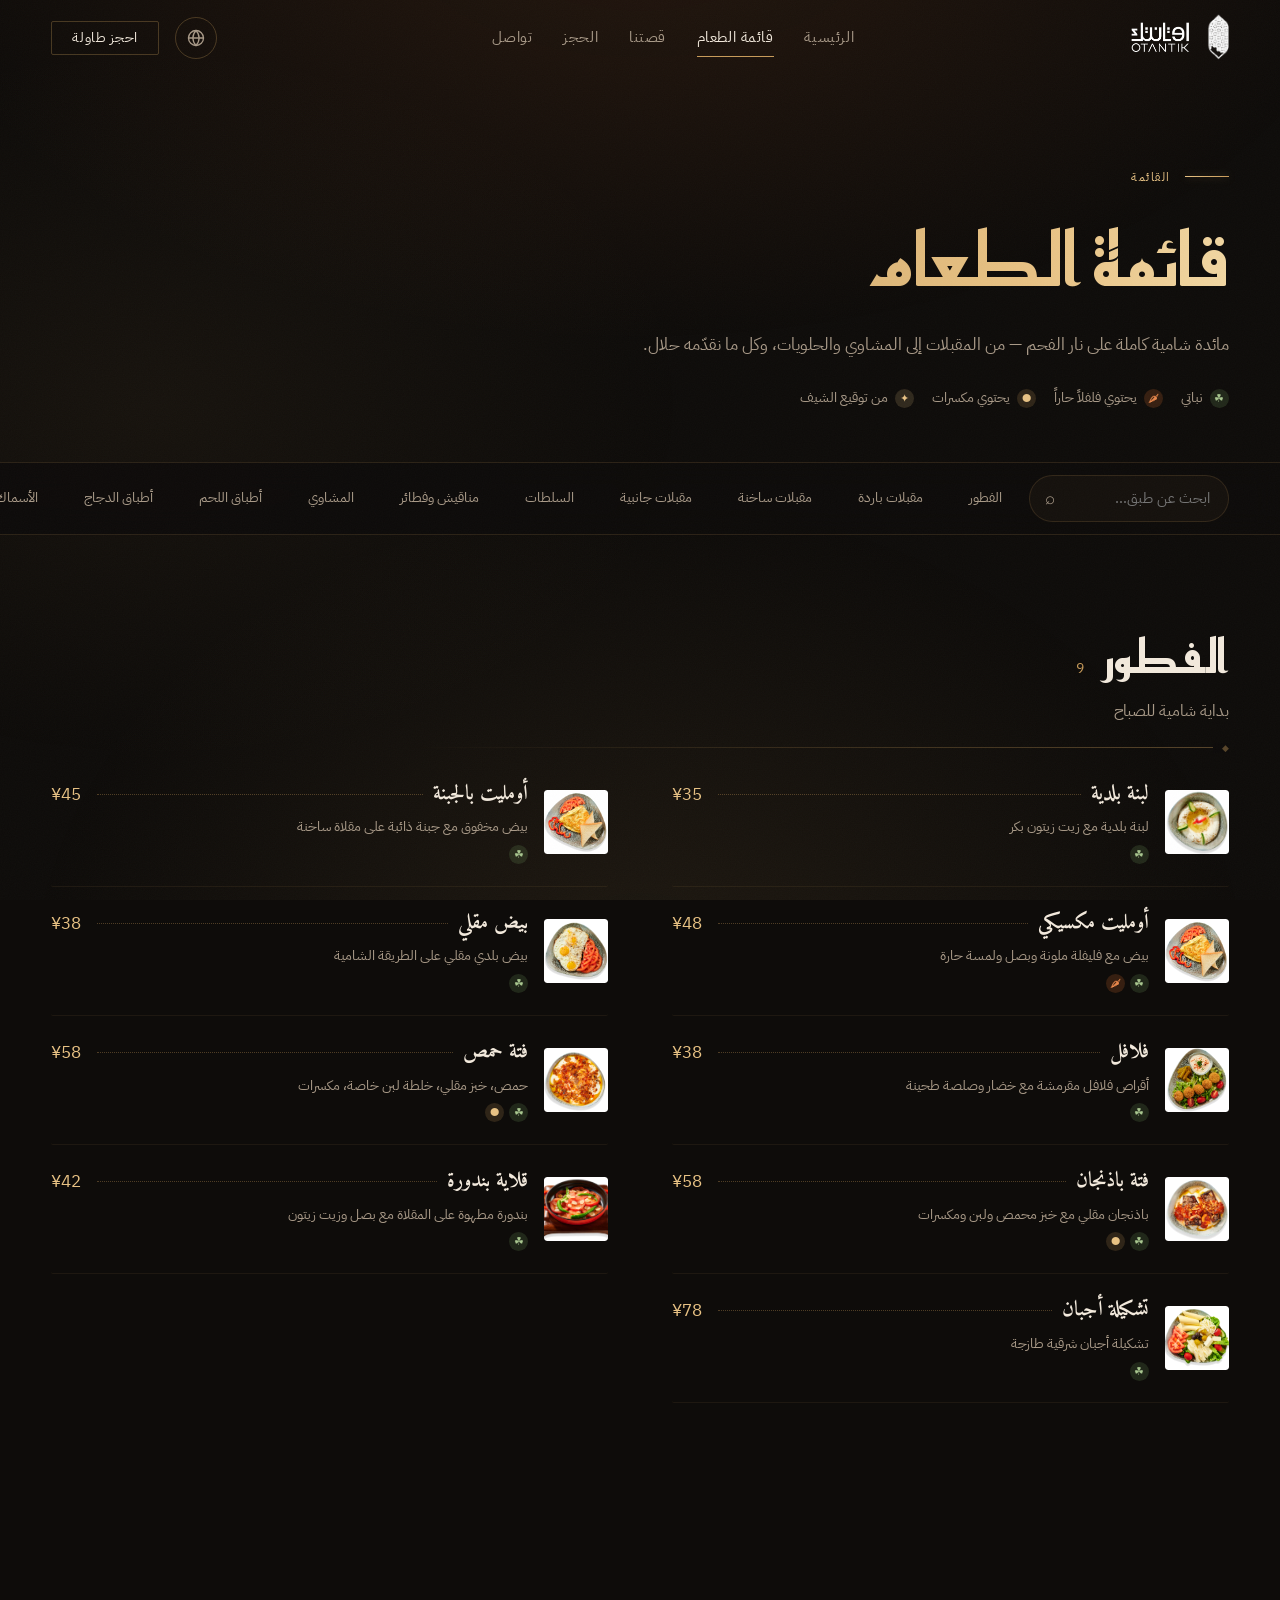
==== commit 124cbcc2: "Replace three-pill language switcher with a single icon dropdown A globe icon opens a small elegant " ====
--- a/menu.html
+++ b/menu.html
@@ -9,7 +9,7 @@
 <meta property="og:image" content="assets/img/poster-mezze.jpg">
 <link rel="icon" type="image/png" href="assets/img/logo-mark.png">
 <link rel="stylesheet" href="css/fonts.css">
-<link rel="stylesheet" href="css/main.css">
+<link rel="stylesheet" href="css/main.css?v=4">
 </head>
 <body data-page="menu">
 
@@ -29,10 +29,19 @@
       <a href="index.html#contact" data-i18n="nav.contact"></a>
     </nav>
     <div class="header-actions">
-      <div class="lang-switch" role="group" aria-label="Language">
-        <button data-lang="ar">عربي</button>
-        <button data-lang="en">EN</button>
-        <button data-lang="zh">中文</button>
+      <div class="lang-menu">
+        <button class="lang-btn" id="lang-btn" aria-haspopup="menu" aria-expanded="false" aria-label="Change language">
+          <svg viewBox="0 0 24 24" fill="none" stroke-width="1.6" stroke-linecap="round" stroke-linejoin="round" aria-hidden="true">
+            <circle cx="12" cy="12" r="9"/>
+            <path d="M3 12h18"/>
+            <path d="M12 3c2.4 2.5 3.7 5.7 3.7 9s-1.3 6.5-3.7 9c-2.4-2.5-3.7-5.7-3.7-9s1.3-6.5 3.7-9z"/>
+          </svg>
+        </button>
+        <div class="lang-panel" id="lang-panel" role="menu" aria-label="Language">
+          <button class="lang-opt" data-lang="ar" role="menuitem">عربي<span class="dot"></span></button>
+          <button class="lang-opt" data-lang="en" role="menuitem">English<span class="dot"></span></button>
+          <button class="lang-opt" data-lang="zh" role="menuitem">中文<span class="dot"></span></button>
+        </div>
       </div>
       <a class="btn btn-ghost btn-sm" href="index.html#reserve" data-i18n="cta.reserve"></a>
       <button class="burger" aria-label="Menu"><span></span><span></span><span></span></button>
@@ -131,7 +140,7 @@
 <script src="js/vendor/ScrollTrigger.min.js"></script>
 <script src="js/vendor/lenis.min.js"></script>
 <script src="js/menu-data.js"></script>
-<script src="js/main.js"></script>
-<script src="js/menu.js"></script>
+<script src="js/main.js?v=4"></script>
+<script src="js/menu.js?v=4"></script>
 </body>
 </html>
--- a/css/main.css
+++ b/css/main.css
@@ -55,6 +55,7 @@
   html { scroll-behavior: auto; }
 }
 
+html { overflow-x: hidden; }
 body {
   background: var(--bg);
   color: var(--cream);
@@ -131,14 +132,42 @@
 
 .header-actions { display: flex; align-items: center; gap: 16px; }
 
-.lang-switch { display: flex; align-items: center; gap: 2px; border: 1px solid var(--line); border-radius: 3px; padding: 2px; }
-.lang-switch button {
-  padding: 4px 10px; font-size: 0.8rem; letter-spacing: 0.03em;
-  color: var(--taupe); border-radius: 2px;
-  transition: color 0.3s, background 0.3s;
-}
-.lang-switch button.on { color: var(--bg); background: var(--gold); }
-.lang-switch button:not(.on):hover { color: var(--cream); }
+/* ============================================================
+   LANGUAGE SWITCH — one icon, an elegant dropdown
+   ============================================================ */
+.lang-menu { position: relative; }
+.lang-btn {
+  width: 42px; height: 42px; flex-shrink: 0;
+  display: flex; align-items: center; justify-content: center;
+  border: 1px solid var(--line); border-radius: 50%;
+  color: var(--taupe); transition: color 0.35s var(--ease), background 0.35s var(--ease), border-color 0.35s var(--ease), transform 0.35s var(--ease);
+}
+.lang-btn svg { width: 20px; height: 20px; stroke: currentColor; }
+.lang-btn:hover { color: var(--gold-bright); border-color: var(--gold); }
+.lang-btn.open {
+  color: #14100B; border-color: var(--gold-bright);
+  background: linear-gradient(180deg, var(--gold-bright), var(--gold));
+  transform: rotate(-8deg);
+}
+
+.lang-panel {
+  position: absolute; top: calc(100% + 12px); inset-inline-end: 0; z-index: 80;
+  min-width: 148px; background: var(--bg2); border: 1px solid var(--line-soft);
+  border-radius: 10px; padding: 6px; box-shadow: 0 20px 48px rgba(0, 0, 0, 0.55);
+  opacity: 0; visibility: hidden; transform: translateY(-8px) scale(0.96); transform-origin: top;
+  transition: opacity 0.28s var(--ease), transform 0.28s var(--ease), visibility 0.28s;
+}
+.lang-panel.open { opacity: 1; visibility: visible; transform: translateY(0) scale(1); }
+.lang-opt {
+  display: flex; align-items: center; justify-content: space-between; gap: 12px;
+  width: 100%; padding: 11px 13px; border-radius: 6px;
+  font-size: 0.95rem; color: var(--taupe);
+  transition: background 0.25s var(--ease), color 0.25s var(--ease);
+}
+.lang-opt:hover { background: rgba(200, 155, 90, 0.12); color: var(--cream); }
+.lang-opt.on { color: var(--gold-bright); }
+.lang-opt .dot { width: 5px; height: 5px; border-radius: 50%; background: var(--gold-bright); opacity: 0; transition: opacity 0.25s; }
+.lang-opt.on .dot { opacity: 1; }
 
 .btn {
   display: inline-flex; align-items: center; justify-content: center; gap: 10px;
@@ -328,6 +357,7 @@
 /* ============================================================
    STORY
    ============================================================ */
+#story, .cinema { overflow-x: clip; }
 #story::before, .cinema::before { /* the logo's mihrab lattice as ambient brand texture */
   content: ""; position: absolute; z-index: 0; pointer-events: none;
   inset-block: 5%; width: min(36vw, 420px);
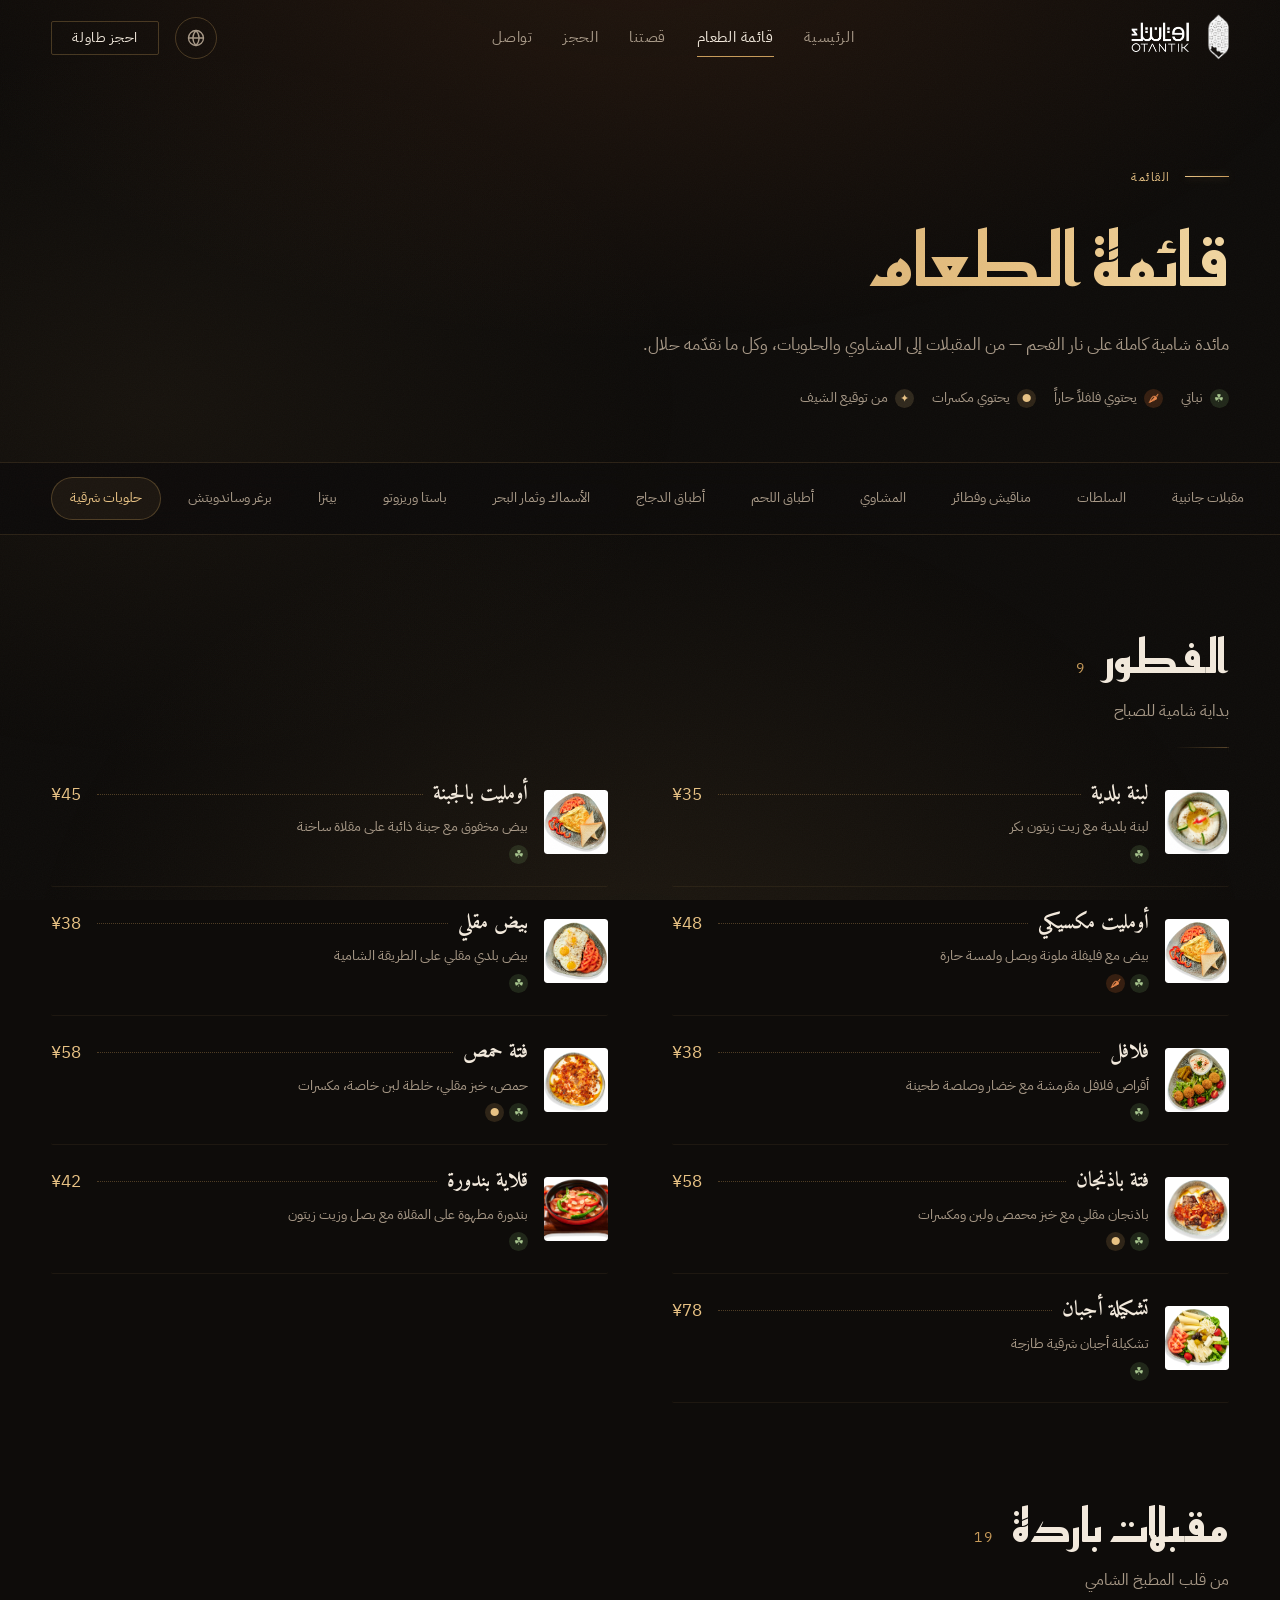
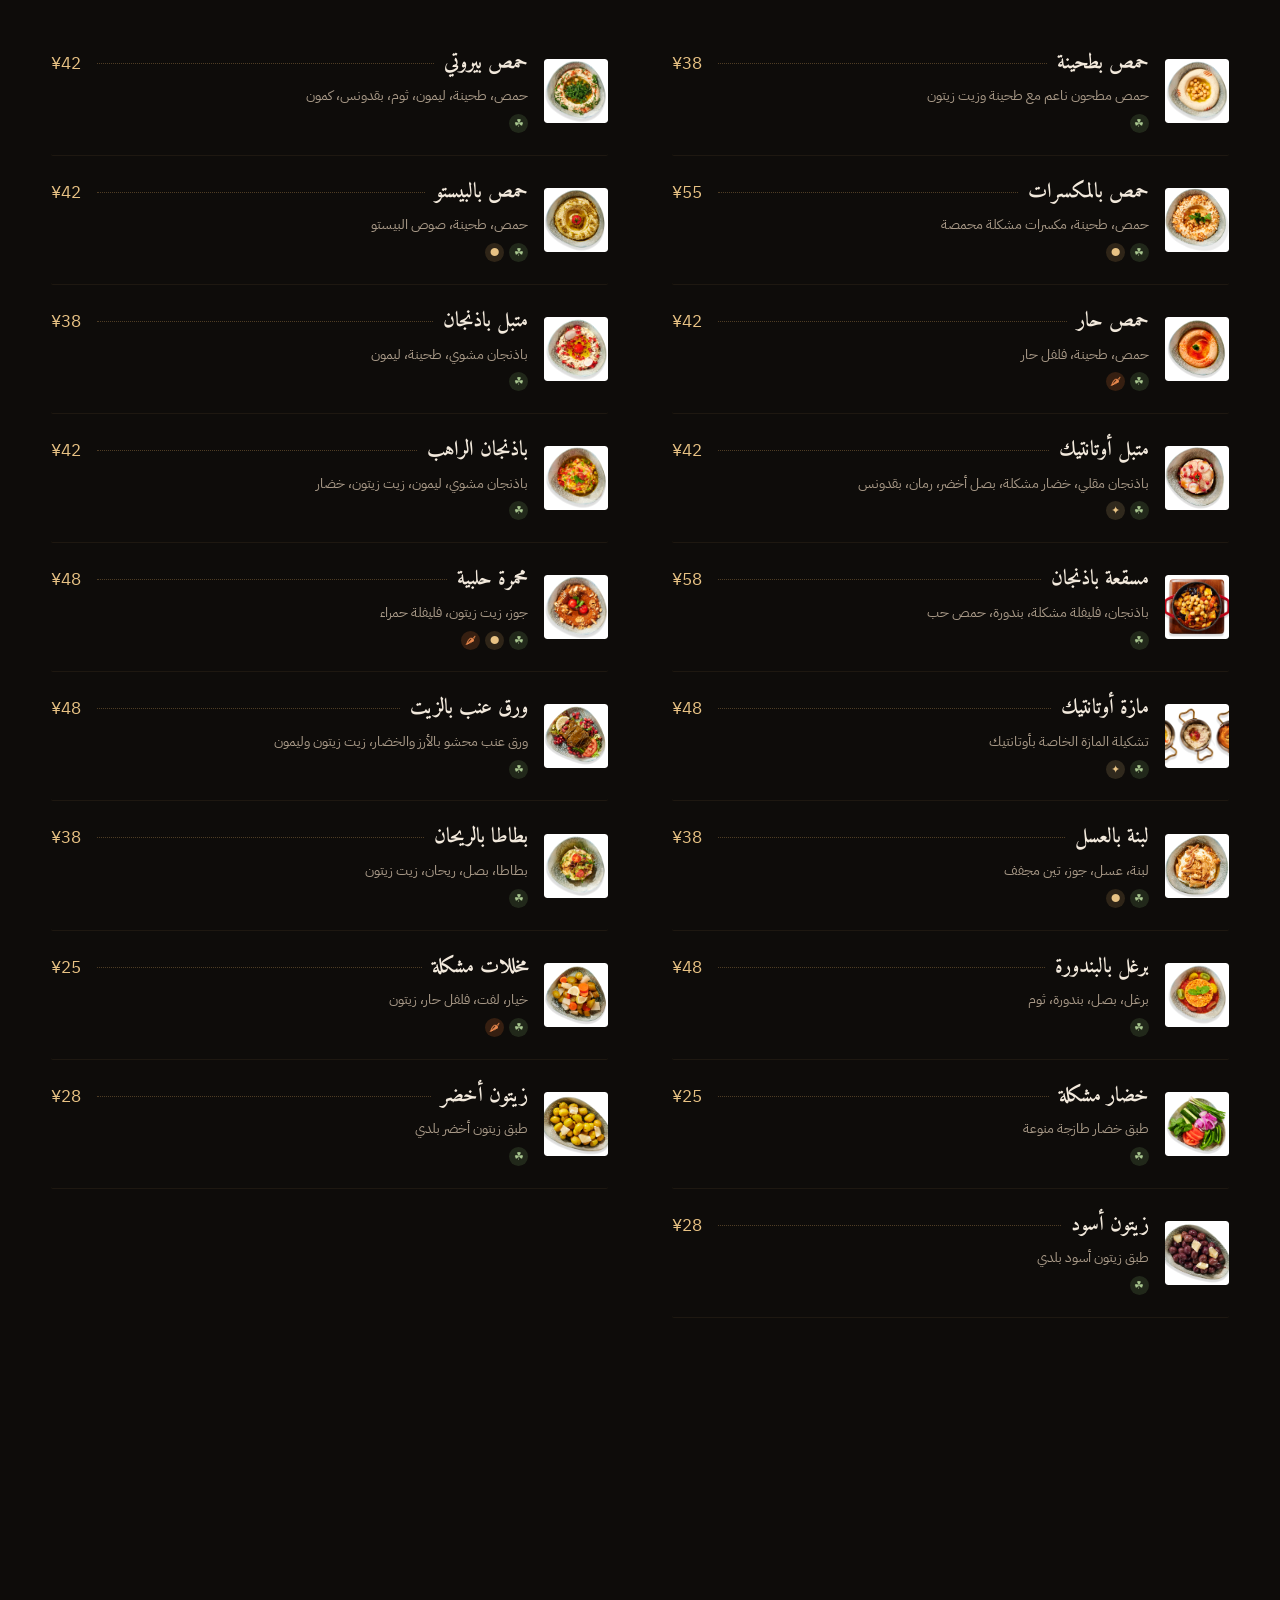
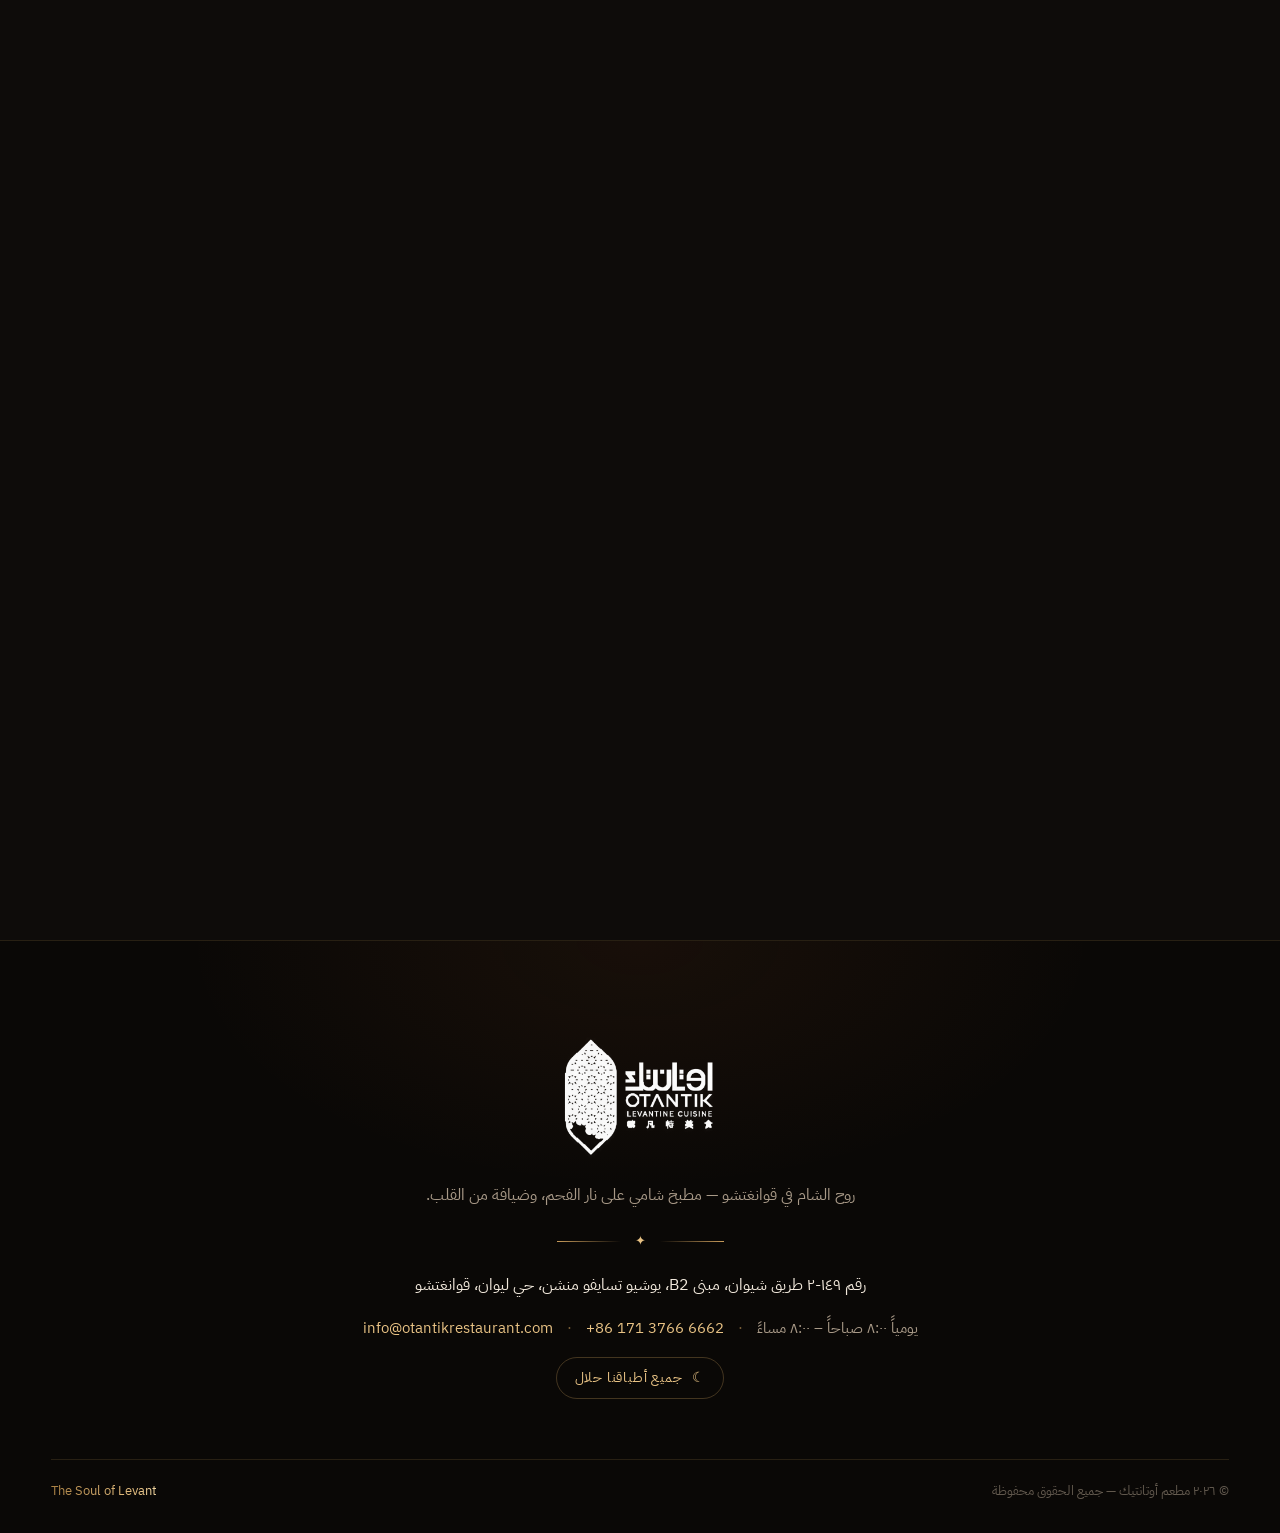
==== commit edeaf71b: "Add scroll-driven motion, clean up dead fonts, fix two real scroll bugs - Scroll-linked video zooms " ====
--- a/menu.html
+++ b/menu.html
@@ -9,7 +9,7 @@
 <meta property="og:image" content="assets/img/poster-mezze.jpg">
 <link rel="icon" type="image/png" href="assets/img/logo-mark.png">
 <link rel="stylesheet" href="css/fonts.css">
-<link rel="stylesheet" href="css/main.css?v=4">
+<link rel="stylesheet" href="css/main.css?v=6">
 </head>
 <body data-page="menu">
 
@@ -140,7 +140,7 @@
 <script src="js/vendor/ScrollTrigger.min.js"></script>
 <script src="js/vendor/lenis.min.js"></script>
 <script src="js/menu-data.js"></script>
-<script src="js/main.js?v=4"></script>
-<script src="js/menu.js?v=4"></script>
+<script src="js/main.js?v=6"></script>
+<script src="js/menu.js?v=7"></script>
 </body>
 </html>
--- a/css/fonts.css
+++ b/css/fonts.css
@@ -367,195 +367,6 @@
   src: url(../assets/fonts/ibmplexsansarabic-Qw3NZRtWPQCuHme67tEYUIx3Kh0PHR9N6YPi-OCUXMQ.woff2) format('woff2');
   unicode-range: U+0000-00FF, U+0131, U+0152-0153, U+02BB-02BC, U+02C6, U+02DA, U+02DC, U+0304, U+0308, U+0329, U+2000-206F, U+20AC, U+2122, U+2191, U+2193, U+2212, U+2215, U+FEFF, U+FFFD;
 }
-/* cyrillic-ext */
-@font-face {
-  font-family: 'Inter';
-  font-style: normal;
-  font-weight: 400;
-  font-display: swap;
-  src: url(../assets/fonts/inter-UcC73FwrK3iLTeHuS_nVMrMxCp50SjIa2JL7SUc.woff2) format('woff2');
-  unicode-range: U+0460-052F, U+1C80-1C8A, U+20B4, U+2DE0-2DFF, U+A640-A69F, U+FE2E-FE2F;
-}
-/* cyrillic */
-@font-face {
-  font-family: 'Inter';
-  font-style: normal;
-  font-weight: 400;
-  font-display: swap;
-  src: url(../assets/fonts/inter-UcC73FwrK3iLTeHuS_nVMrMxCp50SjIa0ZL7SUc.woff2) format('woff2');
-  unicode-range: U+0301, U+0400-045F, U+0490-0491, U+04B0-04B1, U+2116;
-}
-/* greek-ext */
-@font-face {
-  font-family: 'Inter';
-  font-style: normal;
-  font-weight: 400;
-  font-display: swap;
-  src: url(../assets/fonts/inter-UcC73FwrK3iLTeHuS_nVMrMxCp50SjIa2ZL7SUc.woff2) format('woff2');
-  unicode-range: U+1F00-1FFF;
-}
-/* greek */
-@font-face {
-  font-family: 'Inter';
-  font-style: normal;
-  font-weight: 400;
-  font-display: swap;
-  src: url(../assets/fonts/inter-UcC73FwrK3iLTeHuS_nVMrMxCp50SjIa1pL7SUc.woff2) format('woff2');
-  unicode-range: U+0370-0377, U+037A-037F, U+0384-038A, U+038C, U+038E-03A1, U+03A3-03FF;
-}
-/* vietnamese */
-@font-face {
-  font-family: 'Inter';
-  font-style: normal;
-  font-weight: 400;
-  font-display: swap;
-  src: url(../assets/fonts/inter-UcC73FwrK3iLTeHuS_nVMrMxCp50SjIa2pL7SUc.woff2) format('woff2');
-  unicode-range: U+0102-0103, U+0110-0111, U+0128-0129, U+0168-0169, U+01A0-01A1, U+01AF-01B0, U+0300-0301, U+0303-0304, U+0308-0309, U+0323, U+0329, U+1EA0-1EF9, U+20AB;
-}
-/* latin-ext */
-@font-face {
-  font-family: 'Inter';
-  font-style: normal;
-  font-weight: 400;
-  font-display: swap;
-  src: url(../assets/fonts/inter-UcC73FwrK3iLTeHuS_nVMrMxCp50SjIa25L7SUc.woff2) format('woff2');
-  unicode-range: U+0100-02BA, U+02BD-02C5, U+02C7-02CC, U+02CE-02D7, U+02DD-02FF, U+0304, U+0308, U+0329, U+1D00-1DBF, U+1E00-1E9F, U+1EF2-1EFF, U+2020, U+20A0-20AB, U+20AD-20C0, U+2113, U+2C60-2C7F, U+A720-A7FF;
-}
-/* latin */
-@font-face {
-  font-family: 'Inter';
-  font-style: normal;
-  font-weight: 400;
-  font-display: swap;
-  src: url(../assets/fonts/inter-UcC73FwrK3iLTeHuS_nVMrMxCp50SjIa1ZL7.woff2) format('woff2');
-  unicode-range: U+0000-00FF, U+0131, U+0152-0153, U+02BB-02BC, U+02C6, U+02DA, U+02DC, U+0304, U+0308, U+0329, U+2000-206F, U+20AC, U+2122, U+2191, U+2193, U+2212, U+2215, U+FEFF, U+FFFD;
-}
-/* cyrillic-ext */
-@font-face {
-  font-family: 'Inter';
-  font-style: normal;
-  font-weight: 500;
-  font-display: swap;
-  src: url(../assets/fonts/inter-UcC73FwrK3iLTeHuS_nVMrMxCp50SjIa2JL7SUc.woff2) format('woff2');
-  unicode-range: U+0460-052F, U+1C80-1C8A, U+20B4, U+2DE0-2DFF, U+A640-A69F, U+FE2E-FE2F;
-}
-/* cyrillic */
-@font-face {
-  font-family: 'Inter';
-  font-style: normal;
-  font-weight: 500;
-  font-display: swap;
-  src: url(../assets/fonts/inter-UcC73FwrK3iLTeHuS_nVMrMxCp50SjIa0ZL7SUc.woff2) format('woff2');
-  unicode-range: U+0301, U+0400-045F, U+0490-0491, U+04B0-04B1, U+2116;
-}
-/* greek-ext */
-@font-face {
-  font-family: 'Inter';
-  font-style: normal;
-  font-weight: 500;
-  font-display: swap;
-  src: url(../assets/fonts/inter-UcC73FwrK3iLTeHuS_nVMrMxCp50SjIa2ZL7SUc.woff2) format('woff2');
-  unicode-range: U+1F00-1FFF;
-}
-/* greek */
-@font-face {
-  font-family: 'Inter';
-  font-style: normal;
-  font-weight: 500;
-  font-display: swap;
-  src: url(../assets/fonts/inter-UcC73FwrK3iLTeHuS_nVMrMxCp50SjIa1pL7SUc.woff2) format('woff2');
-  unicode-range: U+0370-0377, U+037A-037F, U+0384-038A, U+038C, U+038E-03A1, U+03A3-03FF;
-}
-/* vietnamese */
-@font-face {
-  font-family: 'Inter';
-  font-style: normal;
-  font-weight: 500;
-  font-display: swap;
-  src: url(../assets/fonts/inter-UcC73FwrK3iLTeHuS_nVMrMxCp50SjIa2pL7SUc.woff2) format('woff2');
-  unicode-range: U+0102-0103, U+0110-0111, U+0128-0129, U+0168-0169, U+01A0-01A1, U+01AF-01B0, U+0300-0301, U+0303-0304, U+0308-0309, U+0323, U+0329, U+1EA0-1EF9, U+20AB;
-}
-/* latin-ext */
-@font-face {
-  font-family: 'Inter';
-  font-style: normal;
-  font-weight: 500;
-  font-display: swap;
-  src: url(../assets/fonts/inter-UcC73FwrK3iLTeHuS_nVMrMxCp50SjIa25L7SUc.woff2) format('woff2');
-  unicode-range: U+0100-02BA, U+02BD-02C5, U+02C7-02CC, U+02CE-02D7, U+02DD-02FF, U+0304, U+0308, U+0329, U+1D00-1DBF, U+1E00-1E9F, U+1EF2-1EFF, U+2020, U+20A0-20AB, U+20AD-20C0, U+2113, U+2C60-2C7F, U+A720-A7FF;
-}
-/* latin */
-@font-face {
-  font-family: 'Inter';
-  font-style: normal;
-  font-weight: 500;
-  font-display: swap;
-  src: url(../assets/fonts/inter-UcC73FwrK3iLTeHuS_nVMrMxCp50SjIa1ZL7.woff2) format('woff2');
-  unicode-range: U+0000-00FF, U+0131, U+0152-0153, U+02BB-02BC, U+02C6, U+02DA, U+02DC, U+0304, U+0308, U+0329, U+2000-206F, U+20AC, U+2122, U+2191, U+2193, U+2212, U+2215, U+FEFF, U+FFFD;
-}
-/* cyrillic-ext */
-@font-face {
-  font-family: 'Inter';
-  font-style: normal;
-  font-weight: 600;
-  font-display: swap;
-  src: url(../assets/fonts/inter-UcC73FwrK3iLTeHuS_nVMrMxCp50SjIa2JL7SUc.woff2) format('woff2');
-  unicode-range: U+0460-052F, U+1C80-1C8A, U+20B4, U+2DE0-2DFF, U+A640-A69F, U+FE2E-FE2F;
-}
-/* cyrillic */
-@font-face {
-  font-family: 'Inter';
-  font-style: normal;
-  font-weight: 600;
-  font-display: swap;
-  src: url(../assets/fonts/inter-UcC73FwrK3iLTeHuS_nVMrMxCp50SjIa0ZL7SUc.woff2) format('woff2');
-  unicode-range: U+0301, U+0400-045F, U+0490-0491, U+04B0-04B1, U+2116;
-}
-/* greek-ext */
-@font-face {
-  font-family: 'Inter';
-  font-style: normal;
-  font-weight: 600;
-  font-display: swap;
-  src: url(../assets/fonts/inter-UcC73FwrK3iLTeHuS_nVMrMxCp50SjIa2ZL7SUc.woff2) format('woff2');
-  unicode-range: U+1F00-1FFF;
-}
-/* greek */
-@font-face {
-  font-family: 'Inter';
-  font-style: normal;
-  font-weight: 600;
-  font-display: swap;
-  src: url(../assets/fonts/inter-UcC73FwrK3iLTeHuS_nVMrMxCp50SjIa1pL7SUc.woff2) format('woff2');
-  unicode-range: U+0370-0377, U+037A-037F, U+0384-038A, U+038C, U+038E-03A1, U+03A3-03FF;
-}
-/* vietnamese */
-@font-face {
-  font-family: 'Inter';
-  font-style: normal;
-  font-weight: 600;
-  font-display: swap;
-  src: url(../assets/fonts/inter-UcC73FwrK3iLTeHuS_nVMrMxCp50SjIa2pL7SUc.woff2) format('woff2');
-  unicode-range: U+0102-0103, U+0110-0111, U+0128-0129, U+0168-0169, U+01A0-01A1, U+01AF-01B0, U+0300-0301, U+0303-0304, U+0308-0309, U+0323, U+0329, U+1EA0-1EF9, U+20AB;
-}
-/* latin-ext */
-@font-face {
-  font-family: 'Inter';
-  font-style: normal;
-  font-weight: 600;
-  font-display: swap;
-  src: url(../assets/fonts/inter-UcC73FwrK3iLTeHuS_nVMrMxCp50SjIa25L7SUc.woff2) format('woff2');
-  unicode-range: U+0100-02BA, U+02BD-02C5, U+02C7-02CC, U+02CE-02D7, U+02DD-02FF, U+0304, U+0308, U+0329, U+1D00-1DBF, U+1E00-1E9F, U+1EF2-1EFF, U+2020, U+20A0-20AB, U+20AD-20C0, U+2113, U+2C60-2C7F, U+A720-A7FF;
-}
-/* latin */
-@font-face {
-  font-family: 'Inter';
-  font-style: normal;
-  font-weight: 600;
-  font-display: swap;
-  src: url(../assets/fonts/inter-UcC73FwrK3iLTeHuS_nVMrMxCp50SjIa1ZL7.woff2) format('woff2');
-  unicode-range: U+0000-00FF, U+0131, U+0152-0153, U+02BB-02BC, U+02C6, U+02DA, U+02DC, U+0304, U+0308, U+0329, U+2000-206F, U+20AC, U+2122, U+2191, U+2193, U+2212, U+2215, U+FEFF, U+FFFD;
-}
 /* latin-ext */
 @font-face {
   font-family: 'Marcellus';
--- a/css/main.css
+++ b/css/main.css
@@ -249,7 +249,7 @@
    ============================================================ */
 .hero { position: relative; height: 100svh; min-height: 620px; display: flex; align-items: flex-end; overflow: hidden; }
 .hero-media { position: absolute; inset: 0; }
-.hero-media video, .hero-media img { width: 100%; height: 100%; object-fit: cover; filter: saturate(1.18) brightness(1.06) contrast(1.03); }
+.hero-media video, .hero-media img { width: 100%; height: 100%; object-fit: cover; filter: saturate(1.18) brightness(1.06) contrast(1.03); transform-origin: center; will-change: transform; }
 .hero-scrim {
   position: absolute; inset: 0;
   background:
@@ -269,18 +269,18 @@
 .hero-content { position: relative; z-index: 2; padding-bottom: clamp(70px, 11vh, 130px); }
 .hero-kicker {
   font-size: 0.8rem; letter-spacing: 0.4em; text-transform: uppercase; color: var(--gold-bright);
-  margin-bottom: 20px; text-shadow: 0 2px 18px rgba(0,0,0,0.6);
+  margin-bottom: 20px; text-shadow: 0 1px 2px rgba(0,0,0,0.85), 0 2px 18px rgba(0,0,0,0.6);
 }
 html[lang="ar"] .hero-kicker { letter-spacing: 0.14em; }
 .hero-title {
   font-size: clamp(3.2rem, 9.5vw, 7.2rem);
-  text-shadow: 0 4px 40px rgba(0, 0, 0, 0.55);
+  text-shadow: 0 1px 3px rgba(0,0,0,0.9), 0 4px 40px rgba(0, 0, 0, 0.55);
   max-width: 14ch;
 }
 .hero-sub {
   margin-top: 22px; max-width: 52ch; color: rgba(242, 233, 220, 0.86);
   font-size: clamp(1rem, 1.4vw, 1.18rem);
-  text-shadow: 0 2px 14px rgba(0,0,0,0.65);
+  text-shadow: 0 1px 2px rgba(0,0,0,0.9), 0 2px 14px rgba(0,0,0,0.65);
 }
 .hero-ctas { display: flex; gap: 16px; margin-top: 38px; flex-wrap: wrap; }
 
@@ -344,12 +344,12 @@
    ============================================================ */
 .fire-strip { position: relative; min-height: 78vh; display: flex; align-items: center; overflow: hidden; }
 .fire-strip .fire-media { position: absolute; inset: -12% 0; }
-.fire-strip video, .fire-strip img { width: 100%; height: 100%; object-fit: cover; filter: saturate(1.15) brightness(1.05); }
+.fire-strip video, .fire-strip img { width: 100%; height: 100%; object-fit: cover; filter: saturate(1.15) brightness(1.05); transform-origin: center; will-change: transform; }
 .fire-strip .scrim { position: absolute; inset: 0; background: linear-gradient(180deg, rgba(14,12,10,0.85), rgba(14,12,10,0.3) 45%, rgba(14,12,10,0.88)); }
 .fire-quote { position: relative; z-index: 2; text-align: center; margin-inline: auto; max-width: 900px; padding-inline: 24px; }
 .fire-quote blockquote {
   font-family: var(--font-display); font-size: clamp(1.7rem, 4vw, 3.1rem); line-height: 1.5;
-  text-shadow: 0 3px 30px rgba(0,0,0,0.7);
+  text-shadow: 0 1px 3px rgba(0,0,0,0.9), 0 3px 30px rgba(0,0,0,0.7);
 }
 .fire-quote .who { margin-top: 22px; font-size: 0.82rem; letter-spacing: 0.3em; text-transform: uppercase; color: var(--gold-bright); }
 html[lang="ar"] .fire-quote .who { letter-spacing: 0.1em; }
@@ -388,7 +388,7 @@
 .cat-card:hover img { transform: scale(1.12); filter: saturate(1.22) brightness(1.08); }
 .cat-card .veil { position: absolute; inset: 0; background: linear-gradient(180deg, transparent 30%, rgba(14,12,10,0.9)); }
 .cat-card .cc-label { position: absolute; inset-inline: 0; bottom: 0; padding: 22px; display: flex; align-items: baseline; justify-content: space-between; gap: 10px; }
-.cat-card .cc-name { font-family: var(--font-display); font-size: 1.45rem; text-shadow: 0 2px 12px rgba(0,0,0,0.8); }
+.cat-card .cc-name { font-family: var(--font-display); font-size: 1.45rem; text-shadow: 0 1px 2px rgba(0,0,0,0.9), 0 2px 12px rgba(0,0,0,0.8); }
 .cat-card .cc-count { font-size: 0.8rem; color: var(--gold-bright); letter-spacing: 0.08em; font-variant-numeric: tabular-nums; }
 .cat-card::after { content: ""; position: absolute; inset: 0; box-shadow: inset 0 0 0 1px var(--line-soft); transition: box-shadow 0.5s; }
 .cat-card:hover::after { box-shadow: inset 0 0 0 1px rgba(200,155,90,0.45); }
@@ -407,7 +407,7 @@
 .clip .clip-label {
   position: absolute; inset-inline-start: 0; bottom: 0; z-index: 2;
   padding: 18px 22px; font-family: var(--font-display); font-size: 1.2rem;
-  text-shadow: 0 2px 14px rgba(0,0,0,0.85);
+  text-shadow: 0 1px 2px rgba(0,0,0,0.9), 0 2px 14px rgba(0,0,0,0.85);
 }
 .clip .veil { position: absolute; inset: 0; background: linear-gradient(180deg, transparent 55%, rgba(10,8,6,0.85)); }
 .clip::after { content: ""; position: absolute; inset: 0; box-shadow: inset 0 0 0 1px var(--line-soft); transition: box-shadow 0.5s; }
@@ -545,6 +545,9 @@
   transform: translateY(-50%); color: var(--gold); font-size: 9px; line-height: 1;
   background: var(--bg); padding-inline-end: 9px;
 }
+/* desktop: GSAP scrubs scaleX 0→1 as the category enters view (see bindScrollMotion) */
+.ms-rule[data-draw] { transform-origin: 0% 50%; }
+html[dir="rtl"] .ms-rule[data-draw] { transform-origin: 100% 50%; }
 
 .dish-list { display: grid; grid-template-columns: 1fr 1fr; column-gap: clamp(36px, 5vw, 72px); }
 .dish {
@@ -640,6 +643,71 @@
 .hero-mark { height: clamp(72px, 10vh, 110px); width: auto; margin-bottom: 26px; filter: drop-shadow(0 4px 24px rgba(0,0,0,0.6)); }
 
 /* ============================================================
+   NATIVE SCROLL-DRIVEN MOTION (phones) — CSS animation-timeline.
+   Runs entirely on the compositor thread: no JS scroll listener, no
+   Lenis, no ScrollTrigger scrub — the thing that made mobile scrolling
+   feel laggy before. This is the modern, scroll-jank-free way to tie
+   motion to scroll position. Feature-detected; unsupported browsers
+   just see the static end-state (already correct, see base rules
+   above), never a broken mid-animation frame. Skips elements that
+   already get a one-time GSAP reveal (.rv) to avoid two systems
+   fighting over the same transform.
+   ============================================================ */
+@supports (animation-timeline: view()) {
+  @media (pointer: coarse) and (prefers-reduced-motion: no-preference) {
+    .sig-media img {
+      animation: sigRevealMobile linear both;
+      animation-timeline: view();
+      animation-range: entry 0% cover 40%;
+    }
+    @keyframes sigRevealMobile {
+      from { transform: scale(1.14); filter: saturate(1.12) brightness(0.92); }
+      to   { transform: scale(1.06); filter: saturate(1.12) brightness(1.03); }
+    }
+    .ms-rule[data-draw] {
+      animation: ruleDrawMobile linear both;
+      animation-timeline: view();
+      animation-range: entry 0% cover 50%;
+    }
+    @keyframes ruleDrawMobile {
+      from { transform: scaleX(0); }
+      to   { transform: scaleX(1); }
+    }
+  }
+}
+
+/* ============================================================
+   AMBIENT GAP BAND — turns dead section padding into something
+   quiet but alive: faint brand lattice + touch glow + drifting sparks
+   ============================================================ */
+.gap-glow {
+  position: absolute; z-index: -1; inset-inline: 0; inset-block-start: 0;
+  height: clamp(80px, 11vw, 150px); overflow: hidden; pointer-events: auto;
+}
+@media (max-width: 640px) { .gap-glow { height: 64px; } }
+.gap-glow-mark {
+  position: absolute; top: 50%; inset-inline-start: 50%;
+  transform: translate(-50%, -50%);
+  height: 74%; width: auto; aspect-ratio: 446 / 900;
+  background: url("../assets/img/logo-mark.png") center / contain no-repeat;
+  opacity: 0.045; pointer-events: none;
+}
+.gap-spark {
+  position: absolute; bottom: -6px; width: 2px; height: 2px; border-radius: 50%;
+  background: var(--gold-bright); opacity: 0;
+  box-shadow: 0 0 6px 1px rgba(232, 194, 132, 0.6);
+  animation: gapDrift 7s ease-in infinite;
+  pointer-events: none;
+}
+@keyframes gapDrift {
+  0%   { transform: translateY(0) scale(0.7); opacity: 0; }
+  12%  { opacity: 0.55; }
+  85%  { opacity: 0.25; }
+  100% { transform: translateY(-90px) scale(1.1); opacity: 0; }
+}
+@media (prefers-reduced-motion: reduce) { .gap-spark { animation: none; display: none; } }
+
+/* ============================================================
    FULL-SCREEN DISH VIEWER
    ============================================================ */
 #fullview {
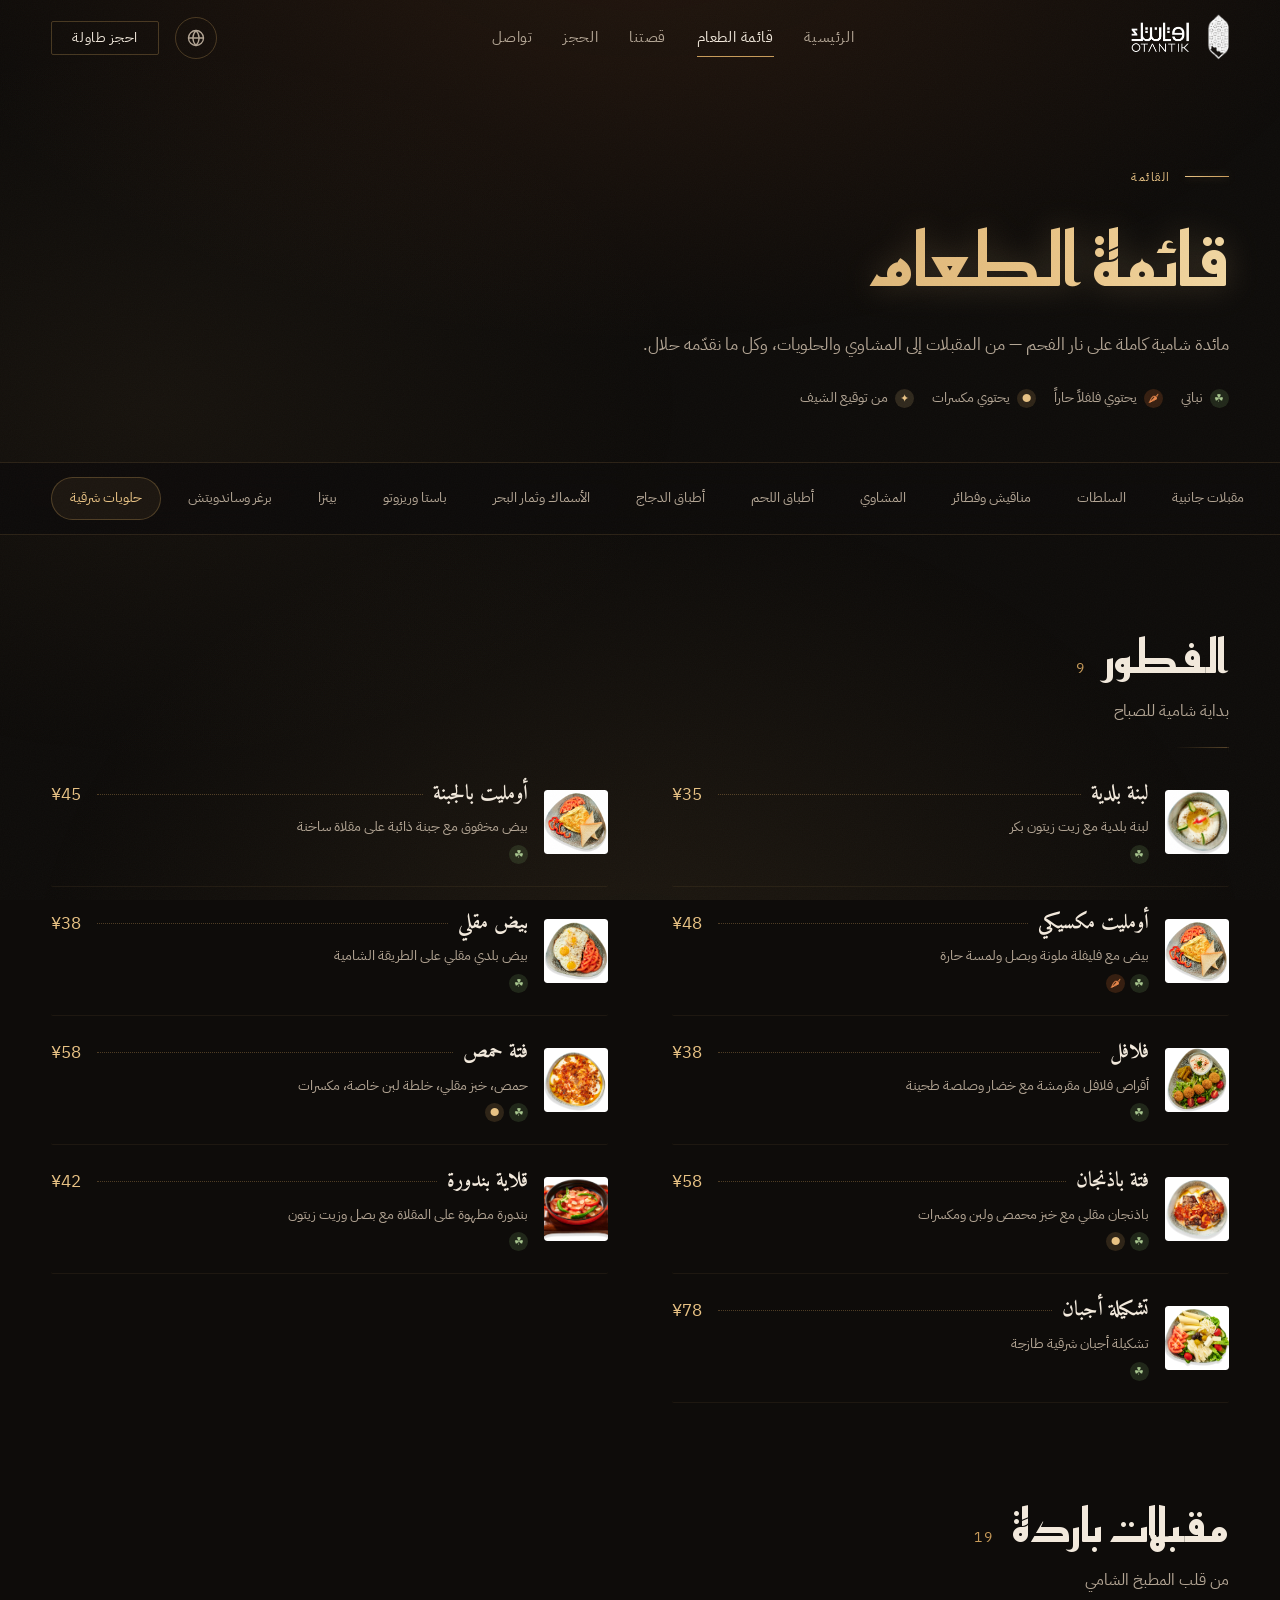
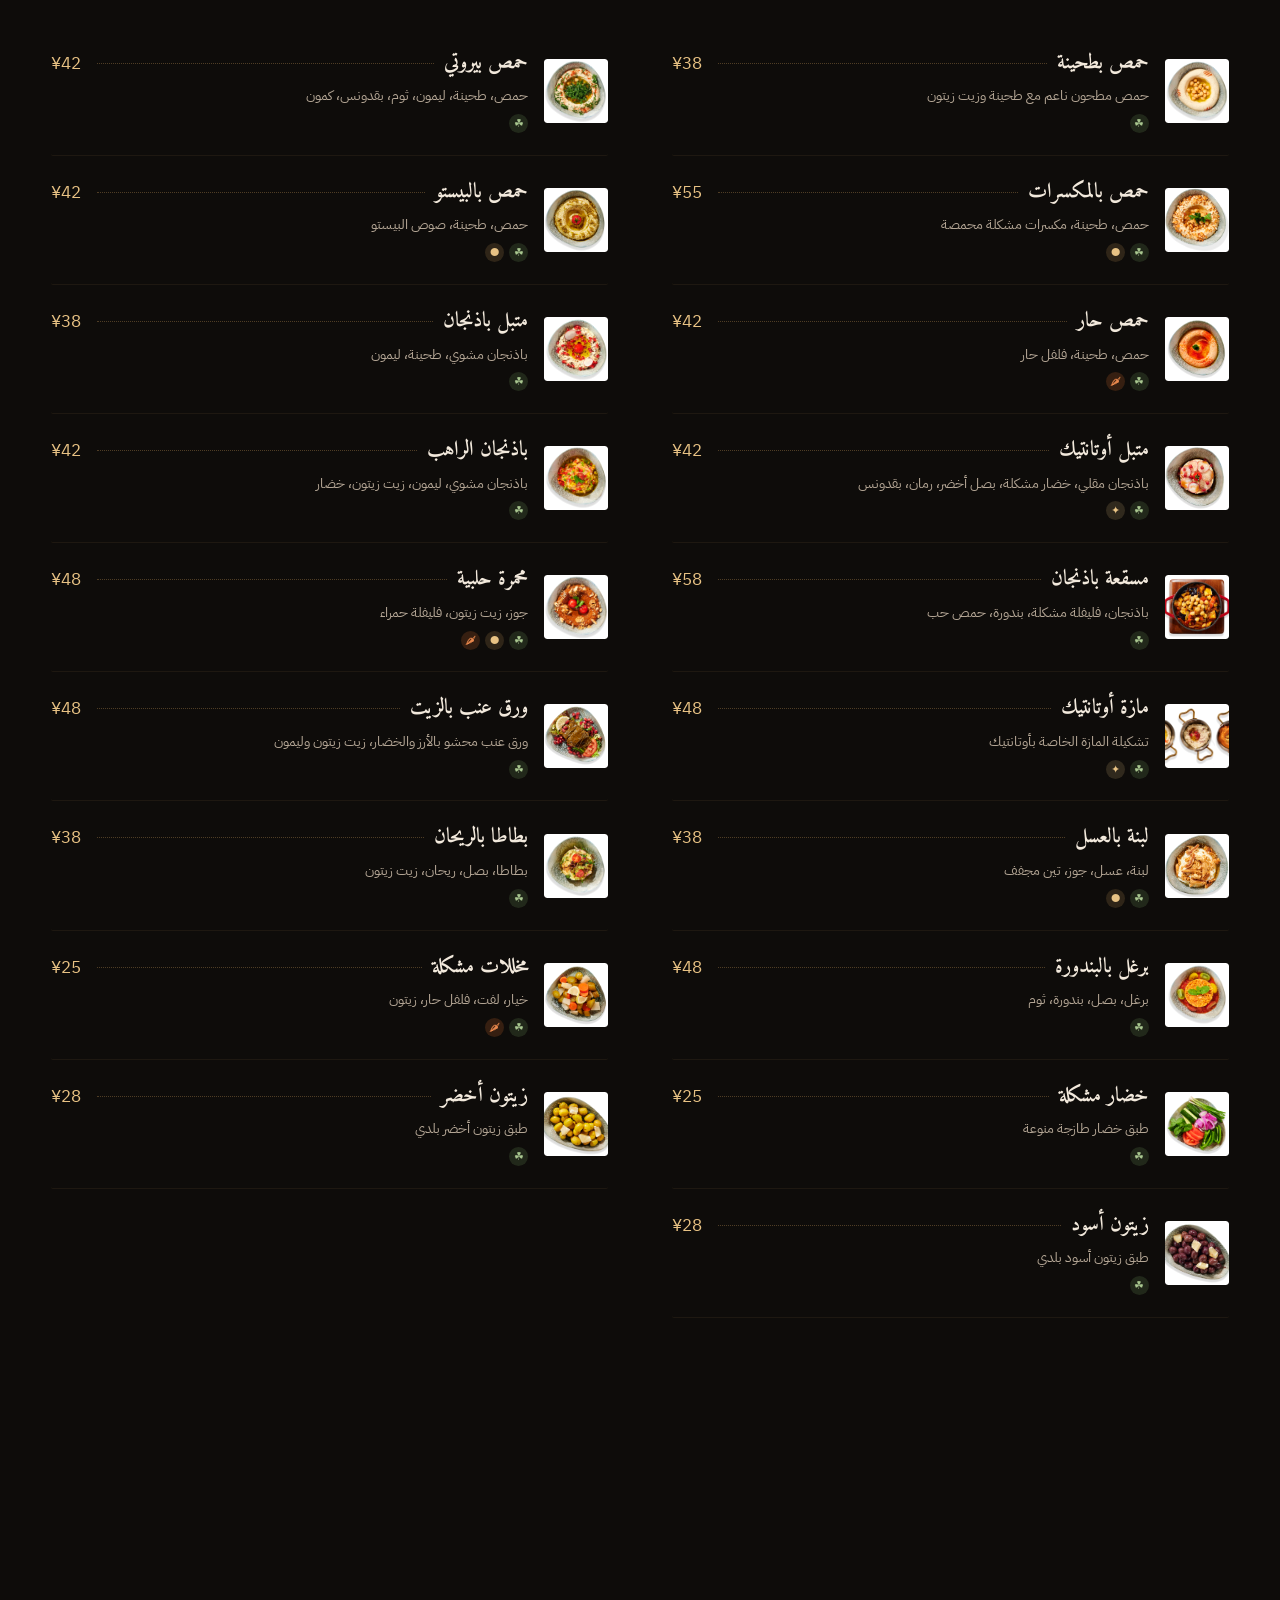
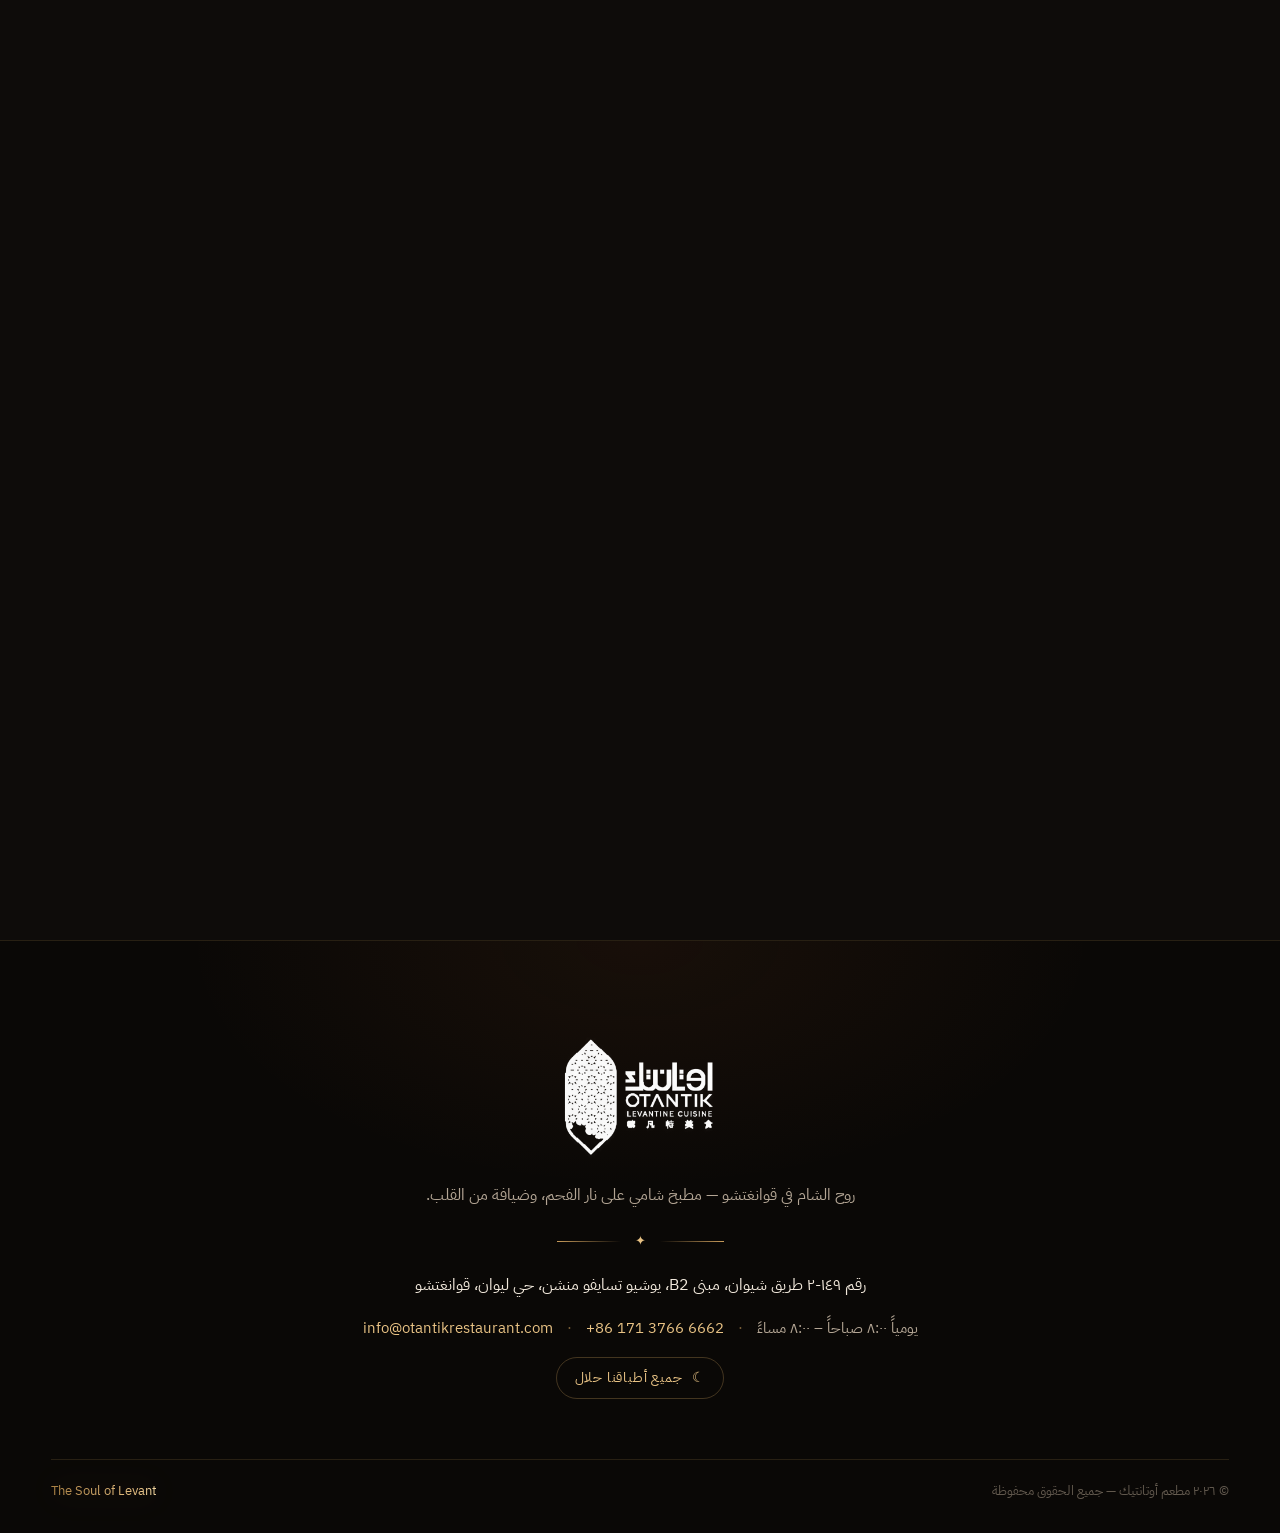
==== commit 1ee16ea8: "Shining gold headings, deeper scroll choreography, more living space - All section headings get the " ====
--- a/menu.html
+++ b/menu.html
@@ -9,7 +9,7 @@
 <meta property="og:image" content="assets/img/poster-mezze.jpg">
 <link rel="icon" type="image/png" href="assets/img/logo-mark.png">
 <link rel="stylesheet" href="css/fonts.css">
-<link rel="stylesheet" href="css/main.css?v=6">
+<link rel="stylesheet" href="css/main.css?v=9">
 </head>
 <body data-page="menu">
 
@@ -140,7 +140,7 @@
 <script src="js/vendor/ScrollTrigger.min.js"></script>
 <script src="js/vendor/lenis.min.js"></script>
 <script src="js/menu-data.js"></script>
-<script src="js/main.js?v=6"></script>
-<script src="js/menu.js?v=7"></script>
+<script src="js/main.js?v=8"></script>
+<script src="js/menu.js?v=8"></script>
 </body>
 </html>
--- a/css/main.css
+++ b/css/main.css
@@ -26,7 +26,7 @@
   --gold-bright: #E8C284;
   --ember: #D96C2C;
   --cream: #F2E9DC;
-  --taupe: #A99A88;
+  --taupe: #B4A695;
   --line: rgba(200, 155, 90, 0.3);
   --line-soft: rgba(200, 155, 90, 0.16);
   --shadow: 0 24px 60px rgba(0, 0, 0, 0.55);
@@ -63,7 +63,9 @@
   font-size: 16.5px;
   line-height: 1.75;
   -webkit-font-smoothing: antialiased;
-  overflow-x: hidden;
+  /* no overflow-x here: it would make body a scroll container, which breaks
+     scroll()/view() animation timelines (they'd bind to body, which never
+     scrolls). html-level overflow-x + per-section overflow-x:clip suffice. */
 }
 
 img, video { display: block; max-width: 100%; }
@@ -228,7 +230,7 @@
 html[lang="ar"] h1, html[lang="ar"] h2, html[lang="ar"] h3 { font-weight: 600; line-height: 1.4; }
 .dish-name, .lb-name, .sig-body h3 { font-family: var(--font-dish); font-weight: 600; }
 html[lang="ar"] .dish-name, html[lang="ar"] .lb-name, html[lang="ar"] .sig-body h3 { font-weight: 700; }
-.h2 { font-size: clamp(2.1rem, 4.6vw, 3.5rem); color: var(--cream); }
+.h2 { font-size: clamp(2.1rem, 4.6vw, 3.5rem); color: var(--cream); text-shadow: 0 0 30px rgba(232, 194, 132, 0.12); }
 .lead { color: var(--taupe); max-width: 60ch; margin-top: 18px; font-size: 1.05rem; }
 
 .gold-text {
@@ -236,6 +238,7 @@
   background-size: 220% 100%;
   -webkit-background-clip: text; background-clip: text; color: transparent;
   animation: sheen 9s ease-in-out infinite;
+  filter: drop-shadow(0 0 16px rgba(232, 194, 132, 0.22)); /* luminous halo — metal near firelight */
 }
 @keyframes sheen { 0%, 100% { background-position: 0% 0; } 50% { background-position: 100% 0; } }
 @media (prefers-reduced-motion: reduce) { .gold-text { animation: none; } }
@@ -673,6 +676,29 @@
       from { transform: scaleX(0); }
       to   { transform: scaleX(1); }
     }
+    /* hero content drifts up and dissolves as the page scrolls away from it.
+       scroll(root) explicitly: plain scroll() resolves to the *nearest* scroll
+       container, and body{overflow-x:hidden} makes body one — whose scroll
+       offset never moves, silently freezing the animation at frame 0 */
+    .hero-content {
+      animation: heroExitMobile linear both;
+      animation-timeline: scroll(root);
+      animation-range: 0 92svh;
+    }
+    @keyframes heroExitMobile {
+      from { opacity: 1; transform: translateY(0); }
+      to   { opacity: 0; transform: translateY(-56px); }
+    }
+    /* story image unveils bottom-to-top as it enters */
+    [data-wipe] img {
+      animation: wipeRevealMobile linear both;
+      animation-timeline: view();
+      animation-range: entry 0% cover 45%;
+    }
+    @keyframes wipeRevealMobile {
+      from { clip-path: inset(100% 0 0 0); }
+      to   { clip-path: inset(0 0 0 0); }
+    }
   }
 }
 
@@ -685,6 +711,7 @@
   height: clamp(80px, 11vw, 150px); overflow: hidden; pointer-events: auto;
 }
 @media (max-width: 640px) { .gap-glow { height: 64px; } }
+.gap-glow.no-mark .gap-glow-mark { display: none; }
 .gap-glow-mark {
   position: absolute; top: 50%; inset-inline-start: 50%;
   transform: translate(-50%, -50%);
